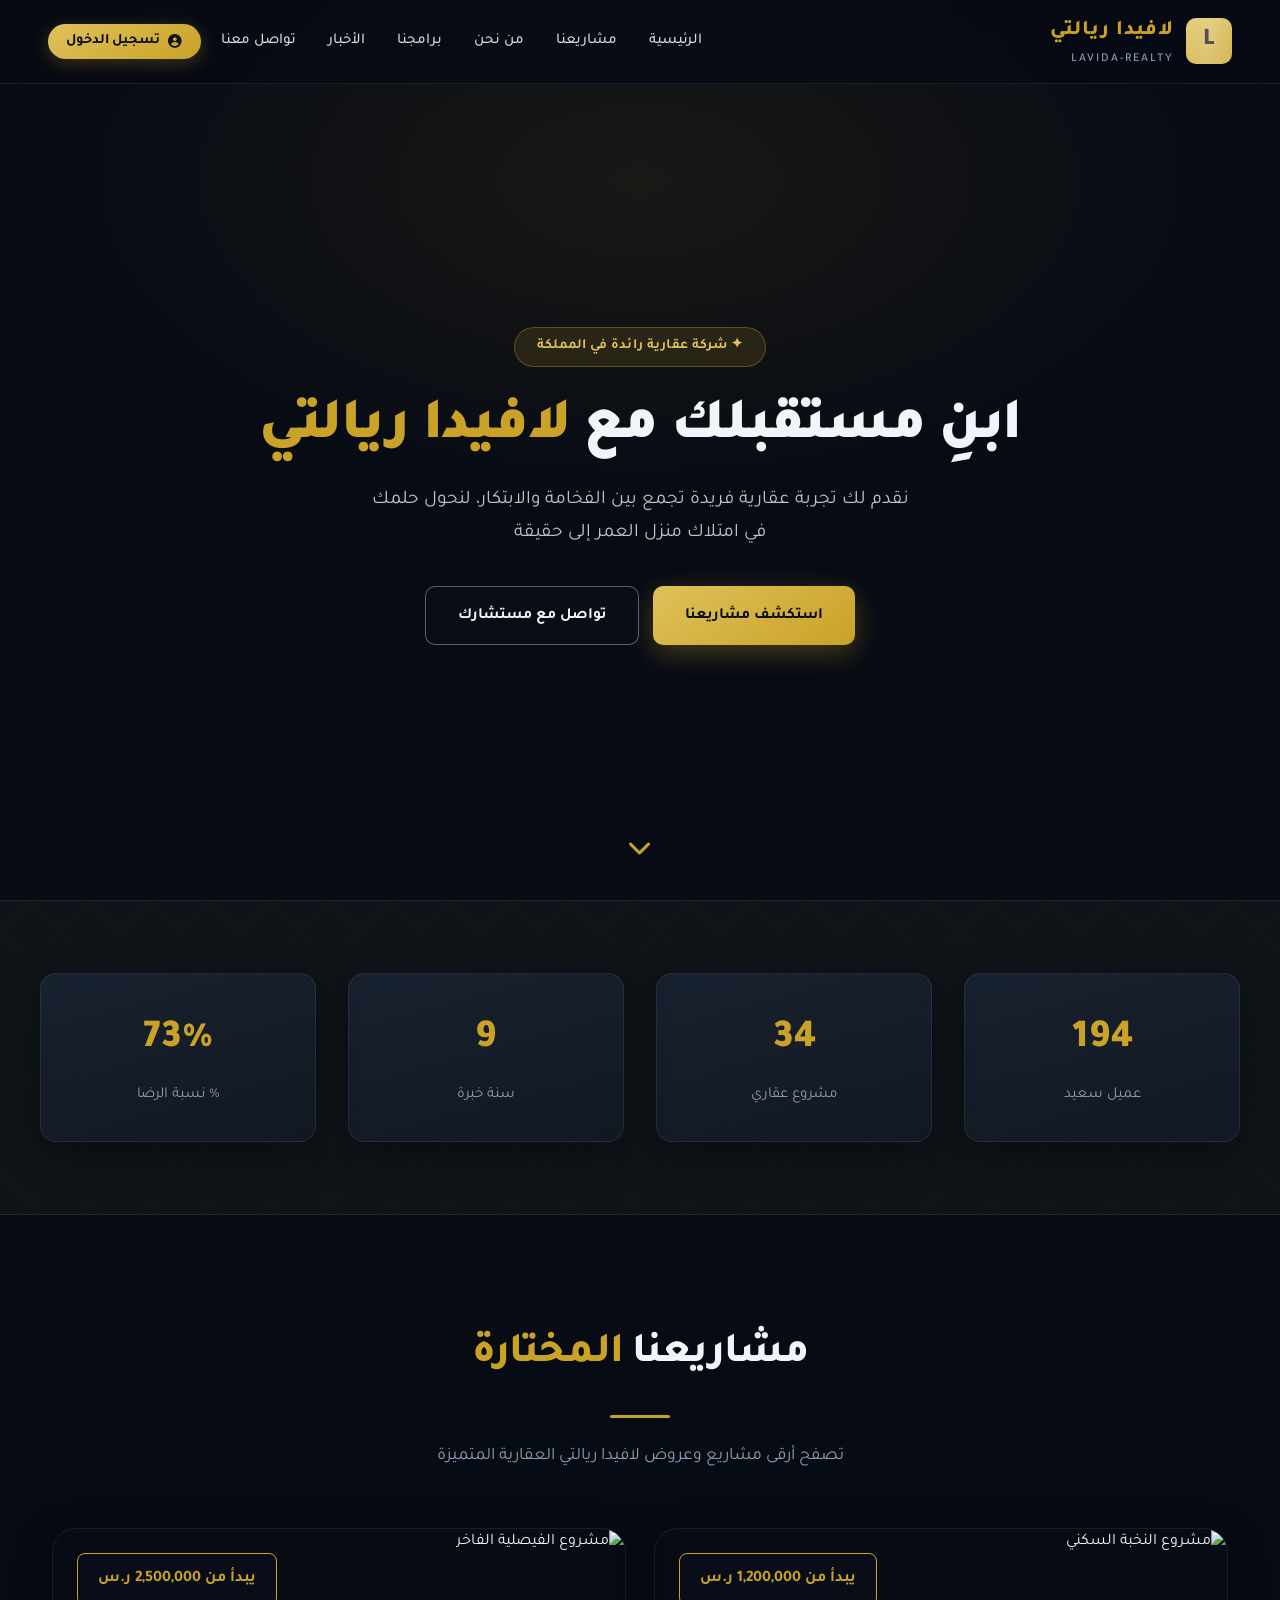
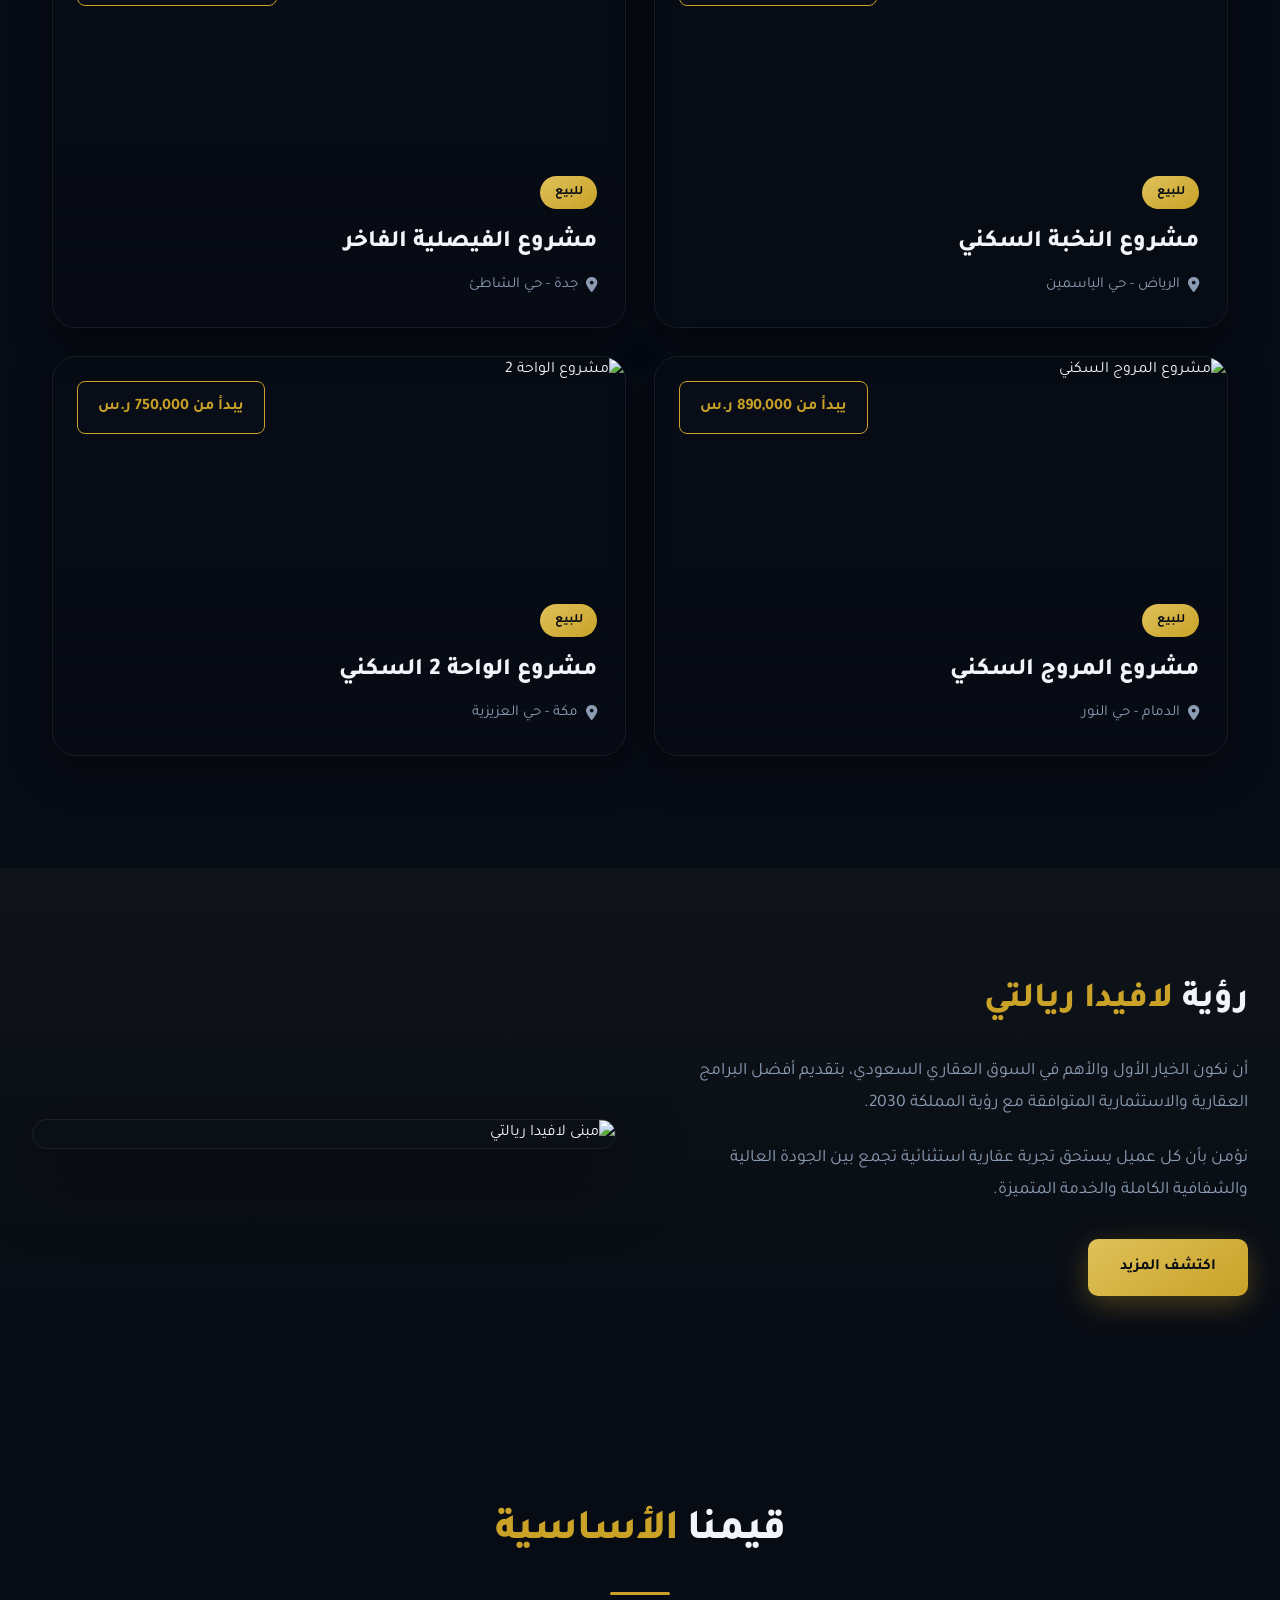
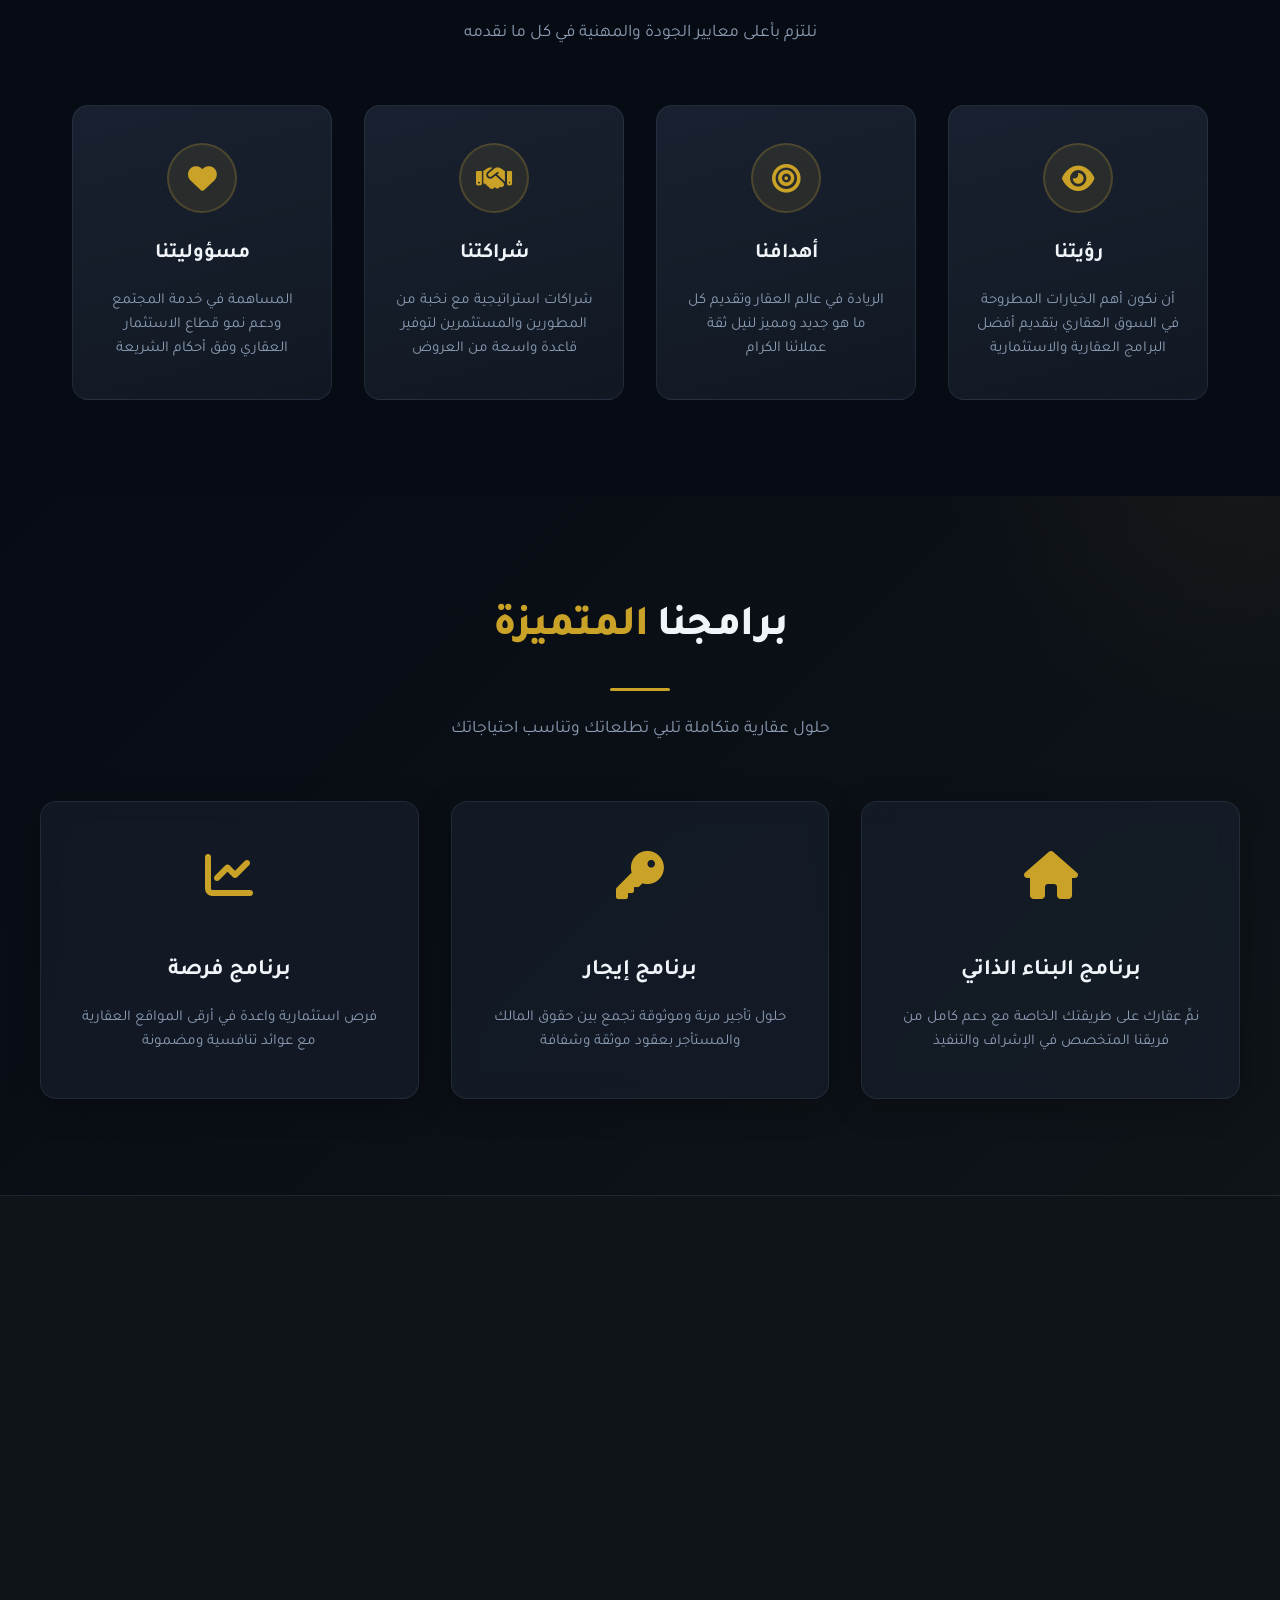
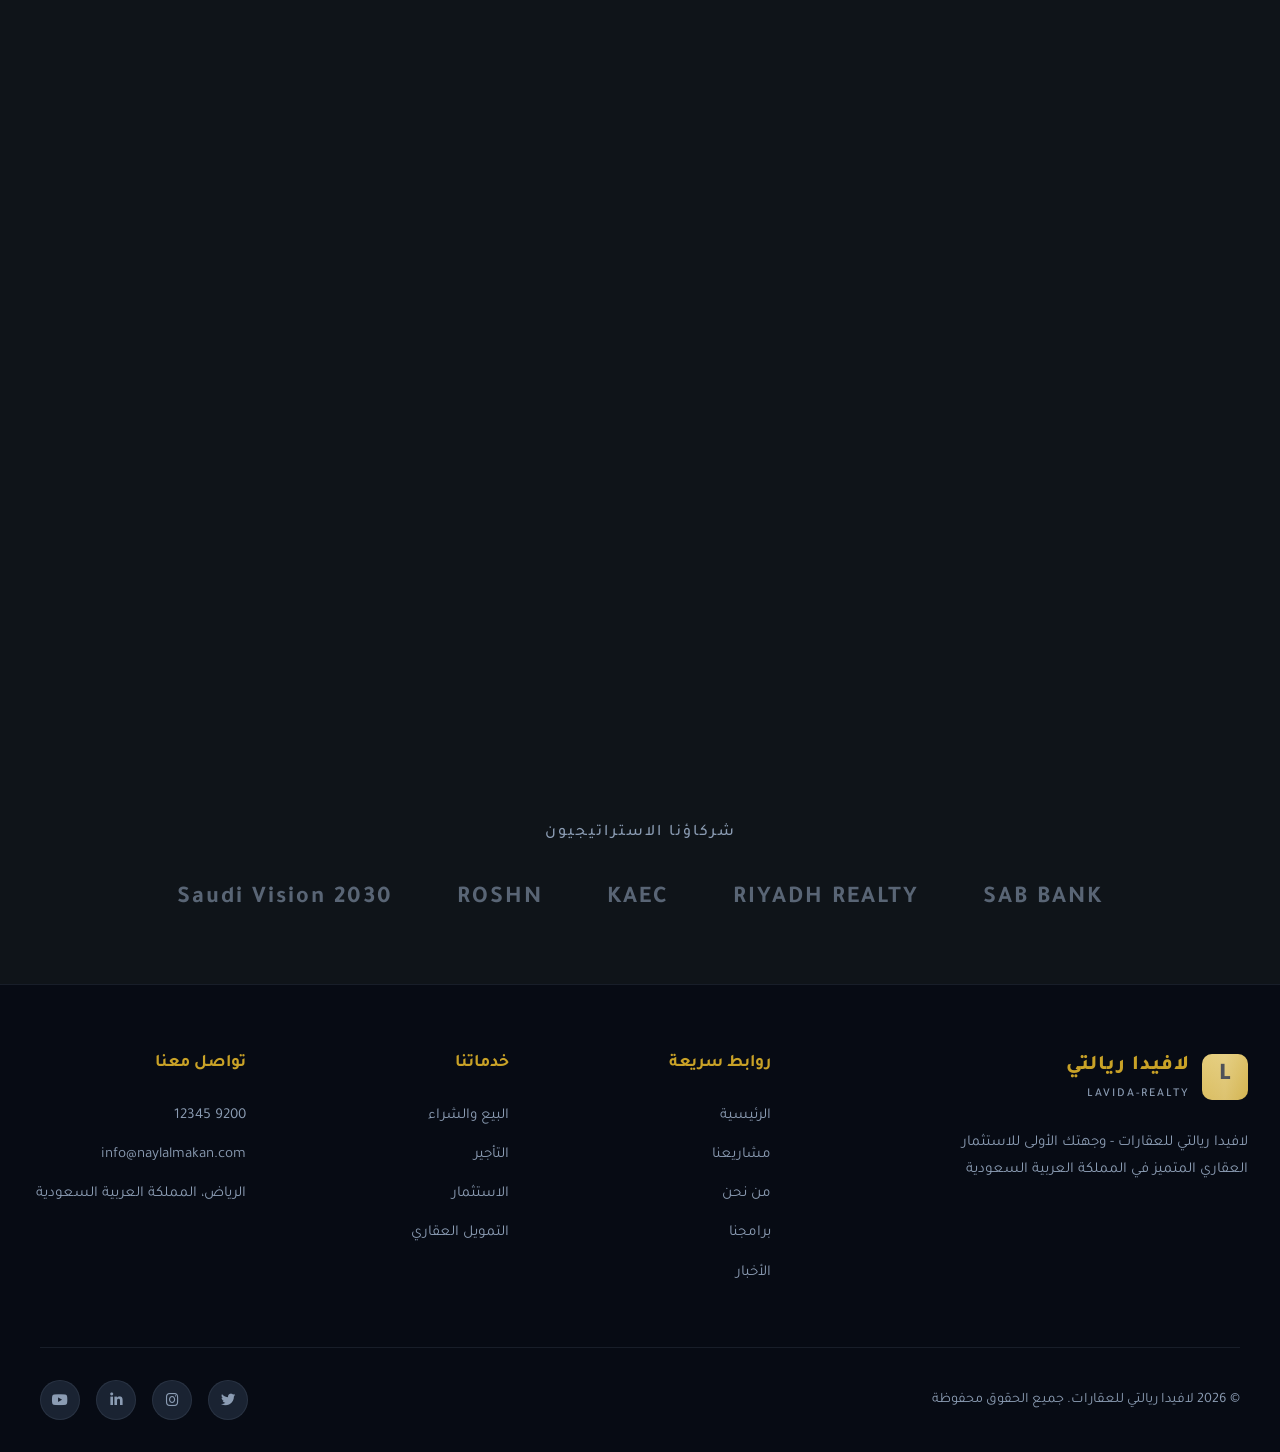
==== index.html @ 4a84f194 "Remove homepage.html file from the La Vida Realty project, cleaning up unused code and assets." ====
﻿<!DOCTYPE html>
<html lang="ar" dir="rtl">
<head>
    <meta charset="UTF-8">
    <meta name="viewport" content="width=device-width, initial-scale=1.0">
    <title>لافيدا ريالتي | lavida-realty - Real Estate</title>
    <link href="https://fonts.googleapis.com/css2?family=Tajawal:wght@300;400;500;700;800;900&display=swap" rel="stylesheet">
    <link rel="stylesheet" href="https://cdnjs.cloudflare.com/ajax/libs/font-awesome/6.4.0/css/all.min.css">
    <link rel="stylesheet" href="css/main.css">
</head>
<body>

    <!-- Navigation -->
    <nav class="navbar" aria-label="التنقل الرئيسي">
        <div class="nav-container">
            <a href="#home" class="logo">
                <div class="logo-icon">L</div>
                <div class="logo-text">
                    <span class="logo-text-ar">لافيدا ريالتي</span>
                    <span class="logo-text-en">lavida-realty</span>
                </div>
            </a>

            <div class="nav-right">
                <ul class="nav-links">
                    <li><a href="#home">الرئيسية</a></li>
                    <li><a href="projects.html">مشاريعنا</a></li>
                    <li><a href="#about">من نحن</a></li>
                    <li><a href="programs.html">برامجنا</a></li>
                    <li><a href="news.html">الأخبار</a></li>
                    <li><a href="about-us.html">تواصل معنا</a></li>
                </ul>
                <button type="button" class="btn-login" aria-label="تسجيل الدخول">
                    <i class="fas fa-circle-user" aria-hidden="true"></i>
                    تسجيل الدخول
                </button>
                <button type="button" class="mobile-menu-btn" onclick="toggleMenu()" aria-label="فتح القائمة">
                    <i class="fas fa-bars" aria-hidden="true"></i>
                </button>
            </div>
        </div>
    </nav>

    <!-- Mobile Menu -->
    <div class="overlay" onclick="toggleMenu()"></div>
    <div class="mobile-menu" id="mobileMenu">
        <button class="mobile-menu-close" onclick="toggleMenu()">
            <i class="fas fa-times"></i>
        </button>
        <ul class="mobile-menu-links">
            <li><a href="#home" onclick="toggleMenu()">الرئيسية</a></li>
            <li><a href="projects.html" onclick="toggleMenu()">مشاريعنا</a></li>
            <li><a href="#about" onclick="toggleMenu()">من نحن</a></li>
            <li><a href="programs.html" onclick="toggleMenu()">برامجنا</a></li>
            <li><a href="news.html" onclick="toggleMenu()">الأخبار</a></li>
            <li><a href="about-us.html" onclick="toggleMenu()">تواصل معنا</a></li>
        </ul>
    </div>

    <!-- Hero Section -->
    <section class="hero" id="home">
        <div class="hero-bg"></div>
        <div class="hero-overlay"></div>
        <div class="hero-content">
            <div class="hero-badge">✦ شركة عقارية رائدة في المملكة</div>
            <h1>ابنِ مستقبلك مع <span>لافيدا ريالتي</span></h1>
            <p>نقدم لك تجربة عقارية فريدة تجمع بين الفخامة والابتكار، لنحول حلمك في امتلاك منزل العمر إلى حقيقة</p>
            <div class="hero-buttons">
                <a href="projects.html" class="btn btn-primary">استكشف مشاريعنا</a>
                <a href="about-us.html" class="btn btn-outline">تواصل مع مستشارك</a>
            </div>
        </div>
        <div class="scroll-indicator">
            <i class="fas fa-chevron-down"></i>
        </div>
    </section>

    <!-- Stats -->
    <section class="stats">
        <div class="stats-grid">
            <div class="stat-item fade-in">
                <span class="stat-number" data-target="250">0</span>
                <span class="stat-label">عميل سعيد</span>
            </div>
            <div class="stat-item fade-in">
                <span class="stat-number" data-target="45">0</span>
                <span class="stat-label">مشروع عقاري</span>
            </div>
            <div class="stat-item fade-in">
                <span class="stat-number" data-target="12">0</span>
                <span class="stat-label">سنة خبرة</span>
            </div>
            <div class="stat-item fade-in">
                <span class="stat-number" data-target="98">0</span>
                <span class="stat-label">% نسبة الرضا</span>
            </div>
        </div>
    </section>

    <!-- Featured Projects -->
    <section class="projects" id="projects">
        <div class="section-header fade-in">
            <h2>مشاريعنا <span>المختارة</span></h2>
            <div class="section-line"></div>
            <p>تصفح أرقى مشاريع وعروض لافيدا ريالتي العقارية المتميزة</p>
        </div>
        
        <div class="projects-grid">
            <a href="projects.html#projectsGrid" class="project-card fade-in">
                <img src="https://thumbs.dreamstime.com/b/luxury-penthouse-terrace-overlooking-cityscape-night-modern-design-elegant-rooftop-terrace-luxury-penthouse-featuring-368340204.jpg" alt="مشروع النخبة السكني">
                <div class="project-price">يبدأ من 1,200,000 ر.س</div>
                <div class="project-overlay">
                    <span class="project-tag">للبيع</span>
                    <h3 class="project-title">مشروع النخبة السكني</h3>
                    <div class="project-location">
                        <i class="fas fa-map-marker-alt"></i>
                        الرياض - حي الياسمين
                    </div>
                </div>
            </a>
            
            <a href="projects.html#projectsGrid" class="project-card fade-in">
                <img src="https://cdn9.dissolve.com/p/D1007_4_333/D1007_4_333_1200.jpg" alt="مشروع الفيصلية الفاخر">
                <div class="project-price">يبدأ من 2,500,000 ر.س</div>
                <div class="project-overlay">
                    <span class="project-tag">للبيع</span>
                    <h3 class="project-title">مشروع الفيصلية الفاخر</h3>
                    <div class="project-location">
                        <i class="fas fa-map-marker-alt"></i>
                        جدة - حي الشاطئ
                    </div>
                </div>
            </a>
            
            <a href="projects.html#projectsGrid" class="project-card fade-in">
                <img src="https://thumbs.dreamstime.com/b/modern-apartment-living-room-overlooking-night-city-skyline-blue-tone-contemporary-interior-offers-stunning-views-391061718.jpg" alt="مشروع المروج السكني">
                <div class="project-price">يبدأ من 890,000 ر.س</div>
                <div class="project-overlay">
                    <span class="project-tag">للبيع</span>
                    <h3 class="project-title">مشروع المروج السكني</h3>
                    <div class="project-location">
                        <i class="fas fa-map-marker-alt"></i>
                        الدمام - حي النور
                    </div>
                </div>
            </a>
            
            <a href="projects.html#projectsGrid" class="project-card fade-in">
                <img src="https://www.shutterstock.com/image-photo/new-modern-block-flats-green-600nw-2667743883.jpg" alt="مشروع الواحة 2">
                <div class="project-price">يبدأ من 750,000 ر.س</div>
                <div class="project-overlay">
                    <span class="project-tag">للبيع</span>
                    <h3 class="project-title">مشروع الواحة 2 السكني</h3>
                    <div class="project-location">
                        <i class="fas fa-map-marker-alt"></i>
                        مكة - حي العزيزية
                    </div>
                </div>
            </a>
        </div>
    </section>

    <!-- Vision & About -->
    <section class="vision" id="about">
        <div class="vision-container">
            <div class="vision-grid">
                <div class="vision-content fade-in">
                    <h2>رؤية <span>لافيدا ريالتي</span></h2>
                    <p>أن نكون الخيار الأول والأهم في السوق العقاري السعودي، بتقديم أفضل البرامج العقارية والاستثمارية المتوافقة مع رؤية المملكة 2030.</p>
                    <p>نؤمن بأن كل عميل يستحق تجربة عقارية استثنائية تجمع بين الجودة العالية والشفافية الكاملة والخدمة المتميزة.</p>
                    <div style="margin-top: 2rem;">
                        <a href="#" class="btn btn-primary">اكتشف المزيد</a>
                    </div>
                </div>
                <div class="vision-image fade-in">
                    <img src="https://images.stockcake.com/public/7/7/2/772cd60d-1d32-4f02-a3e0-f0da8fcc6a55_large/modern-office-building-stockcake.jpg" alt="مبنى لافيدا ريالتي">
                </div>
            </div>
        </div>
    </section>

    <!-- Values -->
    <section class="values">
        <div class="section-header fade-in">
            <h2>قيمنا <span>الأساسية</span></h2>
            <div class="section-line"></div>
            <p>نلتزم بأعلى معايير الجودة والمهنية في كل ما نقدمه</p>
        </div>
        
        <div class="values-grid">
            <div class="value-card fade-in">
                <div class="value-icon">
                    <i class="fas fa-eye"></i>
                </div>
                <h3>رؤيتنا</h3>
                <p>أن نكون أهم الخيارات المطروحة في السوق العقاري بتقديم أفضل البرامج العقارية والاستثمارية</p>
            </div>
            
            <div class="value-card fade-in">
                <div class="value-icon">
                    <i class="fas fa-bullseye"></i>
                </div>
                <h3>أهدافنا</h3>
                <p>الريادة في عالم العقار وتقديم كل ما هو جديد ومميز لنيل ثقة عملائنا الكرام</p>
            </div>
            
            <div class="value-card fade-in">
                <div class="value-icon">
                    <i class="fas fa-handshake"></i>
                </div>
                <h3>شراكتنا</h3>
                <p>شراكات استراتيجية مع نخبة من المطورين والمستثمرين لتوفير قاعدة واسعة من العروض</p>
            </div>
            
            <div class="value-card fade-in">
                <div class="value-icon">
                    <i class="fas fa-heart"></i>
                </div>
                <h3>مسؤوليتنا</h3>
                <p>المساهمة في خدمة المجتمع ودعم نمو قطاع الاستثمار العقاري وفق أحكام الشريعة</p>
            </div>
        </div>
    </section>

    <!-- Programs -->
    <section class="programs" id="programs">
        <div class="programs-container">
            <div class="section-header fade-in">
                <h2>برامجنا <span>المتميزة</span></h2>
                <div class="section-line"></div>
                <p>حلول عقارية متكاملة تلبي تطلعاتك وتناسب احتياجاتك</p>
            </div>
            
            <div class="programs-grid">
                <div class="program-card fade-in">
                    <div class="program-icon">
                        <i class="fas fa-home"></i>
                    </div>
                    <h3>برنامج البناء الذاتي</h3>
                    <p>نمِّ عقارك على طريقتك الخاصة مع دعم كامل من فريقنا المتخصص في الإشراف والتنفيذ</p>
                </div>
                
                <div class="program-card fade-in">
                    <div class="program-icon">
                        <i class="fas fa-key"></i>
                    </div>
                    <h3>برنامج إيجار</h3>
                    <p>حلول تأجير مرنة وموثوقة تجمع بين حقوق المالك والمستأجر بعقود موثقة وشفافة</p>
                </div>
                
                <div class="program-card fade-in">
                    <div class="program-icon">
                        <i class="fas fa-chart-line"></i>
                    </div>
                    <h3>برنامج فرصة</h3>
                    <p>فرص استثمارية واعدة في أرقى المواقع العقارية مع عوائد تنافسية ومضمونة</p>
                </div>
            </div>
        </div>
    </section>

    <!--
      News (API-ready): inject when data arrives — no carousel library required.
      - Slides: append <article class="news-slide">…</article> as direct children of #newsCarouselViewport (order = feed order).
      - Feed list: replace #newsQuickFeed rows; keep <button type="button" data-news-index="n"> aligned with slide index.
      - Images: first slide loading="eager" fetchpriority="high"; rest loading="lazy" decoding="async"; keep width/height + sizes to limit CLS.
      - Dots: update #newsCarouselDots buttons to match slide count, or remove the dots block.
      - After DOM update: window.initNewsCarousel() to sync controls (listeners are bound once).
    -->
    <section class="news-section" id="news" aria-labelledby="news-heading">
        <div class="news-container">
            <div class="section-header fade-in">
                <h2 id="news-heading">أخبار <span>لافيدا ريالتي</span></h2>
                <div class="section-line"></div>
                <p>مختارات سريعة وعروض مصورة — جاهزة للربط مع واجهة الأخبار لاحقاً دون إعادة تصميم الصفحة</p>
            </div>

            <div class="news-layout">
                <div class="news-carousel-block">
                    <div class="news-carousel-top">
                        <h3>أبرز الأخبار</h3>
                        <div class="news-carousel-controls">
                            <button type="button" class="news-carousel-btn" id="newsCarouselPrev" aria-controls="newsCarouselViewport" aria-label="الشريحة السابقة">
                                <i class="fas fa-chevron-right" aria-hidden="true"></i>
                            </button>
                            <button type="button" class="news-carousel-btn" id="newsCarouselNext" aria-controls="newsCarouselViewport" aria-label="الشريحة التالية">
                                <i class="fas fa-chevron-left" aria-hidden="true"></i>
                            </button>
                        </div>
                    </div>

                    <div class="news-carousel-viewport" id="newsCarouselViewport" tabindex="0" role="region" aria-roledescription="عرض شرائح" aria-label="أبرز الأخبار — مرّر أفقياً أو استخدم الأزرار">
                        <article class="news-slide" data-news-index="0">
                            <div class="news-slide-media">
                                <img
                                    src="https://images.unsplash.com/photo-1600585154340-be6161a56a0c?auto=format&fit=crop&w=1400&q=80"
                                    alt="واجهة فيلا عصرية مع حديقة"
                                    width="1400"
                                    height="788"
                                    loading="eager"
                                    fetchpriority="high"
                                    decoding="async"
                                    sizes="(max-width: 1024px) 100vw, 900px">
                            </div>
                            <div class="news-slide-body">
                                <div class="news-slide-meta">
                                    <span class="news-slide-badge">عروض</span>
                                    <time datetime="2026-04-10">10 أبريل 2026</time>
                                </div>
                                <h4 class="news-slide-title">إطلاق حزمة تمويلية جديدة لعملاء لافيدا ريالتي</h4>
                                <p class="news-slide-excerpt">تسهيلات مرنة وخيارات سداد تناسب مختلف الشرائح، بإشراف فريق الاستشارات لدينا.</p>
                                <a class="news-slide-link" href="#">اكمل القراءة <i class="fas fa-arrow-left" aria-hidden="true"></i></a>
                            </div>
                        </article>

                        <article class="news-slide" data-news-index="1">
                            <div class="news-slide-media">
                                <img
                                    src="https://images.unsplash.com/photo-1600607687939-ce8a6c25118c?auto=format&fit=crop&w=1400&q=80"
                                    alt="غرفة معيشة بإطلالة زجاجية ليلية"
                                    width="1400"
                                    height="788"
                                    loading="lazy"
                                    decoding="async"
                                    sizes="(max-width: 1024px) 100vw, 900px">
                            </div>
                            <div class="news-slide-body">
                                <div class="news-slide-meta">
                                    <span class="news-slide-badge">مشاريع</span>
                                    <time datetime="2026-04-02">2 أبريل 2026</time>
                                </div>
                                <h4 class="news-slide-title">مشروع جديد في موقع استراتيجي بجدة</h4>
                                <p class="news-slide-excerpt">واجهات معاصرة، مساحات خضراء، وتجربة سكنية متوازنة للعائلات.</p>
                                <a class="news-slide-link" href="#">اكمل القراءة <i class="fas fa-arrow-left" aria-hidden="true"></i></a>
                            </div>
                        </article>

                        <article class="news-slide" data-news-index="2">
                            <div class="news-slide-media">
                                <img
                                    src="https://images.unsplash.com/photo-1600566753190-17f0baa2a6c3?auto=format&fit=crop&w=1400&q=80"
                                    alt="مبنى سكني حديث بإضاءة خارجية"
                                    width="1400"
                                    height="788"
                                    loading="lazy"
                                    decoding="async"
                                    sizes="(max-width: 1024px) 100vw, 900px">
                            </div>
                            <div class="news-slide-body">
                                <div class="news-slide-meta">
                                    <span class="news-slide-badge">شراكات</span>
                                    <time datetime="2026-03-22">22 مارس 2026</time>
                                </div>
                                <h4 class="news-slide-title">شراكة استراتيجية لتعزيز حلول التمويل العقاري</h4>
                                <p class="news-slide-excerpt">خطوة تهدف إلى تسريع إجراءات التمويل ورفع جودة التجربة للعملاء.</p>
                                <a class="news-slide-link" href="#">اكمل القراءة <i class="fas fa-arrow-left" aria-hidden="true"></i></a>
                            </div>
                        </article>

                        <article class="news-slide" data-news-index="3">
                            <div class="news-slide-media">
                                <img
                                    src="https://images.unsplash.com/photo-1600047509807-ba8f99d2cdde?auto=format&fit=crop&w=1400&q=80"
                                    alt="مجمع سكني فاخر مع مسبح"
                                    width="1400"
                                    height="788"
                                    loading="lazy"
                                    decoding="async"
                                    sizes="(max-width: 1024px) 100vw, 900px">
                            </div>
                            <div class="news-slide-body">
                                <div class="news-slide-meta">
                                    <span class="news-slide-badge">فعاليات</span>
                                    <time datetime="2026-03-08">8 مارس 2026</time>
                                </div>
                                <h4 class="news-slide-title">فعالية تعريفية لعملائنا في الرياض</h4>
                                <p class="news-slide-excerpt">جولة تعريفية، استشارات فورية، وفرص لقاء مستشاريكم المباشرين.</p>
                                <a class="news-slide-link" href="#">اكمل القراءة <i class="fas fa-arrow-left" aria-hidden="true"></i></a>
                            </div>
                        </article>
                    </div>

                    <div class="news-dots" id="newsCarouselDots" role="tablist" aria-label="مؤشر الشرائح">
                        <button type="button" class="news-dot" data-index="0" role="tab" aria-selected="true" aria-label="الشريحة 1"></button>
                        <button type="button" class="news-dot" data-index="1" role="tab" aria-selected="false" aria-label="الشريحة 2"></button>
                        <button type="button" class="news-dot" data-index="2" role="tab" aria-selected="false" aria-label="الشريحة 3"></button>
                        <button type="button" class="news-dot" data-index="3" role="tab" aria-selected="false" aria-label="الشريحة 4"></button>
                    </div>
                </div>

                <aside class="news-feed-panel" aria-label="آخر الأخبار">
                    <div class="news-feed-head">
                        <h3>آخر الأخبار</h3>
                        <span>مختارات سريعة</span>
                    </div>
                    <ul class="news-feed-list" id="newsQuickFeed">
                        <li class="news-feed-item">
                            <button type="button" data-news-index="0">
                                <div class="news-feed-date">10 أبريل 2026</div>
                                <div class="news-feed-title">إطلاق حزمة تمويلية جديدة لعملاء لافيدا ريالتي</div>
                            </button>
                        </li>
                        <li class="news-feed-item">
                            <button type="button" data-news-index="1">
                                <div class="news-feed-date">2 أبريل 2026</div>
                                <div class="news-feed-title">مشروع جديد في موقع استراتيجي بجدة</div>
                            </button>
                        </li>
                        <li class="news-feed-item">
                            <button type="button" data-news-index="2">
                                <div class="news-feed-date">22 مارس 2026</div>
                                <div class="news-feed-title">شراكة استراتيجية لتعزيز حلول التمويل العقاري</div>
                            </button>
                        </li>
                        <li class="news-feed-item">
                            <button type="button" data-news-index="3">
                                <div class="news-feed-date">8 مارس 2026</div>
                                <div class="news-feed-title">فعالية تعريفية لعملائنا في الرياض</div>
                            </button>
                        </li>
                    </ul>
                    <div class="news-feed-footer">
                        <a class="news-feed-all" href="news.html">جميع الأخبار <i class="fas fa-arrow-left" aria-hidden="true"></i></a>
                    </div>
                </aside>
            </div>
        </div>
    </section>

    <!-- Partners -->
    <section class="partners">
        <div class="partners-container">
            <h3 style="color: var(--text-muted); font-weight: 500; font-size: 1rem; letter-spacing: 2px;">شركاؤنا الاستراتيجيون</h3>
            <div class="partners-logos">
                <div class="partner-logo">SAB BANK</div>
                <div class="partner-logo">RIYADH REALTY</div>
                <div class="partner-logo">KAEC</div>
                <div class="partner-logo">ROSHN</div>
                <div class="partner-logo">Saudi Vision 2030</div>
            </div>
        </div>
    </section>

    <!-- Footer -->
    <footer class="footer" id="contact">
        <div class="footer-container">
            <div class="footer-brand">
                <a href="homepage.html#home" class="logo">
                    <div class="logo-icon">L</div>
                    <div class="logo-text">
                        <span class="logo-text-ar">لافيدا ريالتي</span>
                        <span class="logo-text-en">lavida-realty</span>
                    </div>
                </a>
                <p>لافيدا ريالتي للعقارات - وجهتك الأولى للاستثمار العقاري المتميز في المملكة العربية السعودية</p>
            </div>
            
            <div class="footer-links">
                <h4>روابط سريعة</h4>
                <ul>
                    <li><a href="#home">الرئيسية</a></li>
                    <li><a href="projects.html">مشاريعنا</a></li>
                    <li><a href="#about">من نحن</a></li>
                    <li><a href="programs.html">برامجنا</a></li>
                    <li><a href="news.html">الأخبار</a></li>
                </ul>
            </div>
            
            <div class="footer-links">
                <h4>خدماتنا</h4>
                <ul>
                    <li><a href="#">البيع والشراء</a></li>
                    <li><a href="#">التأجير</a></li>
                    <li><a href="#">الاستثمار</a></li>
                    <li><a href="#">التمويل العقاري</a></li>
                </ul>
            </div>
            
            <div class="footer-links">
                <h4>تواصل معنا</h4>
                <ul>
                    <li><a href="tel:920012345">9200 12345</a></li>
                    <li><a href="mailto:info@naylalmakan.com">info@naylalmakan.com</a></li>
                    <li><a href="#">الرياض، المملكة العربية السعودية</a></li>
                </ul>
            </div>
        </div>
        
        <div class="footer-bottom">
            <p>© 2026 لافيدا ريالتي للعقارات. جميع الحقوق محفوظة</p>
            <div class="social-links">
                <a href="#"><i class="fab fa-twitter"></i></a>
                <a href="#"><i class="fab fa-instagram"></i></a>
                <a href="#"><i class="fab fa-linkedin-in"></i></a>
                <a href="#"><i class="fab fa-youtube"></i></a>
            </div>
        </div>
    </footer>

    <script>
        // Mobile Menu Toggle
        function toggleMenu() {
            document.getElementById('mobileMenu').classList.toggle('active');
            document.querySelector('.overlay').classList.toggle('active');
            document.body.style.overflow = document.getElementById('mobileMenu').classList.contains('active') ? 'hidden' : '';
        }

        // Smooth Scroll
        document.querySelectorAll('a[href^="#"]').forEach(anchor => {
            anchor.addEventListener('click', function (e) {
                e.preventDefault();
                const target = document.querySelector(this.getAttribute('href'));
                if (target) {
                    target.scrollIntoView({ behavior: 'smooth', block: 'start' });
                }
            });
        });

        // Navbar Background on Scroll
        window.addEventListener('scroll', () => {
            const navbar = document.querySelector('.navbar');
            if (window.scrollY > 50) {
                navbar.style.background = 'rgba(7, 11, 20, 0.92)';
                navbar.style.boxShadow = '0 8px 32px rgba(0,0,0,0.35)';
            } else {
                navbar.style.background = 'rgba(7, 11, 20, 0.72)';
                navbar.style.boxShadow = 'none';
            }
        });

        // Fade In Animation on Scroll
        const observerOptions = {
            threshold: 0.1,
            rootMargin: '0px 0px -50px 0px'
        };

        const observer = new IntersectionObserver((entries) => {
            entries.forEach(entry => {
                if (entry.isIntersecting) {
                    entry.target.classList.add('visible');
                    
                    // Animate numbers if stat item
                    const statNumber = entry.target.querySelector('.stat-number');
                    if (statNumber) {
                        animateNumber(statNumber);
                    }
                }
            });
        }, observerOptions);

        document.querySelectorAll('.fade-in').forEach(el => observer.observe(el));

        // Number Counter Animation
        function animateNumber(element) {
            const target = parseInt(element.getAttribute('data-target'));
            const duration = 2000;
            const step = target / (duration / 16);
            let current = 0;
            
            const timer = setInterval(() => {
                current += step;
                if (current >= target) {
                    element.textContent = target + (target === 98 ? '%' : '+');
                    clearInterval(timer);
                } else {
                    element.textContent = Math.floor(current) + (target === 98 ? '%' : '');
                }
            }, 16);
        }

        // Parallax Effect for Hero
        window.addEventListener('scroll', () => {
            const scrolled = window.pageYOffset;
            const heroBg = document.querySelector('.hero-bg');
            if (heroBg) {
                heroBg.style.transform = `scale(1.1) translateY(${scrolled * 0.5}px)`;
            }
        });

        // News carousel: native scroll-snap + lightweight JS. Safe to call again after API HTML inject (rebinds once per element via data flag).
        function initNewsCarousel() {
            const viewport = document.getElementById('newsCarouselViewport');
            const btnPrev = document.getElementById('newsCarouselPrev');
            const btnNext = document.getElementById('newsCarouselNext');
            const dotsRoot = document.getElementById('newsCarouselDots');
            const feed = document.getElementById('newsQuickFeed');
            if (!viewport || !btnPrev || !btnNext) {
                return;
            }

            const getSlides = () => Array.from(viewport.querySelectorAll('.news-slide'));

            function slideSpan() {
                return Math.max(1, viewport.clientWidth);
            }

            function maxScrollLeft() {
                return Math.max(0, viewport.scrollWidth - viewport.clientWidth);
            }

            let scrollRaf = 0;
            function syncChrome() {
                const x = viewport.scrollLeft;
                const span = slideSpan();
                const total = getSlides().length;
                const approx = total === 0 ? 0 : Math.min(
                    total - 1,
                    Math.max(0, Math.round(x / span))
                );

                btnPrev.disabled = x <= 1;
                btnNext.disabled = x >= maxScrollLeft() - 1;

                if (dotsRoot) {
                    dotsRoot.querySelectorAll('.news-dot').forEach((dot, i) => {
                        const on = i === approx;
                        dot.setAttribute('aria-selected', on ? 'true' : 'false');
                        dot.tabIndex = on ? 0 : -1;
                    });
                }
            }

            function onScroll() {
                if (scrollRaf) {
                    return;
                }
                scrollRaf = requestAnimationFrame(() => {
                    syncChrome();
                    scrollRaf = 0;
                });
            }

            function goToIndex(index) {
                const slides = getSlides();
                if (slides.length === 0) {
                    return;
                }
                const i = Math.max(0, Math.min(slides.length - 1, index));
                viewport.scrollTo({ left: i * slideSpan(), behavior: 'smooth' });
            }

            if (!viewport.dataset.carouselBound) {
                viewport.dataset.carouselBound = '1';
                btnPrev.addEventListener('click', () => {
                    viewport.scrollBy({ left: -slideSpan(), behavior: 'smooth' });
                });
                btnNext.addEventListener('click', () => {
                    viewport.scrollBy({ left: slideSpan(), behavior: 'smooth' });
                });
                viewport.addEventListener('scroll', onScroll, { passive: true });
            }

            if (dotsRoot && !dotsRoot.dataset.dotsBound) {
                dotsRoot.dataset.dotsBound = '1';
                dotsRoot.addEventListener('click', (e) => {
                    const t = e.target;
                    if (!(t instanceof HTMLElement) || !t.classList.contains('news-dot')) {
                        return;
                    }
                    const idx = Number.parseInt(t.getAttribute('data-index') ?? '', 10);
                    if (!Number.isNaN(idx)) {
                        goToIndex(idx);
                    }
                });
            }

            if (feed && !feed.dataset.feedBound) {
                feed.dataset.feedBound = '1';
                feed.addEventListener('click', (e) => {
                    const btn = e.target instanceof Element ? e.target.closest('button[data-news-index]') : null;
                    if (!btn) {
                        return;
                    }
                    const idx = Number.parseInt(btn.getAttribute('data-news-index') ?? '', 10);
                    if (!Number.isNaN(idx)) {
                        goToIndex(idx);
                    }
                });
            }

            let resizeRaf = 0;
            if (!window.__newsResizeBound) {
                window.__newsResizeBound = true;
                window.addEventListener('resize', () => {
                    if (resizeRaf) {
                        return;
                    }
                    resizeRaf = requestAnimationFrame(() => {
                        syncChrome();
                        resizeRaf = 0;
                    });
                });
            }

            syncChrome();
        }

        window.initNewsCarousel = initNewsCarousel;
        initNewsCarousel();
    </script>
</body>
</html>
---- css/main.css ----
:root {
            --primary-dark: #070b14;
            --secondary-dark: #0f1419;
            --surface: #141b26;
            --surface-elevated: #1a2332;
            --accent-gold: #c9a227;
            --accent-gold-hover: #dfc15a;
            --accent-gold-muted: rgba(201, 162, 39, 0.14);
            --text-light: #f1f5f9;
            --text-muted: #8b9cb3;
            --card-bg: #1a2332;
            --border-color: rgba(148, 163, 184, 0.12);
            --radius-sm: 10px;
            --radius-md: 16px;
            --radius-lg: 24px;
            --shadow-soft: 0 24px 80px rgba(0, 0, 0, 0.45);
            --shadow-card: 0 12px 40px rgba(0, 0, 0, 0.35);
            --nav-height: 4.5rem;
        }

        * {
            margin: 0;
            padding: 0;
            box-sizing: border-box;
        }

        body {
            font-family: 'Tajawal', sans-serif;
            background-color: var(--primary-dark);
            color: var(--text-light);
            overflow-x: hidden;
            line-height: 1.7;
            -webkit-font-smoothing: antialiased;
            text-rendering: optimizeLegibility;
        }

        @media (prefers-reduced-motion: reduce) {
            *,
            *::before,
            *::after {
                animation-duration: 0.01ms !important;
                animation-iteration-count: 1 !important;
                transition-duration: 0.01ms !important;
            }
        }

        /* Scrollbar */
        ::-webkit-scrollbar {
            width: 8px;
        }
        ::-webkit-scrollbar-track {
            background: var(--primary-dark);
        }
        ::-webkit-scrollbar-thumb {
            background: var(--accent-gold);
            border-radius: 4px;
        }

        /* Navigation */
        .navbar {
            position: fixed;
            top: 0;
            width: 100%;
            z-index: 1000;
            min-height: var(--nav-height);
            background: rgba(7, 11, 20, 0.72);
            backdrop-filter: blur(16px) saturate(1.2);
            -webkit-backdrop-filter: blur(16px) saturate(1.2);
            border-bottom: 1px solid var(--border-color);
            transition: background 0.35s ease, box-shadow 0.35s ease;
        }

        .nav-container {
            max-width: 1240px;
            margin: 0 auto;
            padding: 0.85rem 1.75rem;
            display: flex;
            justify-content: space-between;
            align-items: center;
            gap: 1.5rem;
        }

        .nav-right {
            display: flex;
            align-items: center;
            gap: 1.25rem;
        }

        .logo {
            display: flex;
            align-items: center;
            gap: 12px;
            text-decoration: none;
        }

        .logo-icon {
            width: 46px;
            height: 46px;
            background: linear-gradient(145deg, var(--accent-gold-hover), var(--accent-gold));
            border-radius: var(--radius-sm);
            display: flex;
            align-items: center;
            justify-content: center;
            font-weight: 900;
            font-size: 1.5rem;
            color: var(--primary-dark);
            position: relative;
            overflow: hidden;
        }

        .logo-icon::after {
            content: '';
            position: absolute;
            top: -50%;
            left: -50%;
            width: 200%;
            height: 200%;
            background: linear-gradient(45deg, transparent, rgba(255,255,255,0.3), transparent);
            transform: rotate(45deg);
            animation: shimmer 3s infinite;
        }

        @keyframes shimmer {
            0% { transform: translateX(-100%) translateY(-100%) rotate(45deg); }
            100% { transform: translateX(100%) translateY(100%) rotate(45deg); }
        }

        .logo-text {
            display: flex;
            flex-direction: column;
        }

        .logo-text-ar {
            font-size: 1.3rem;
            font-weight: 800;
            color: var(--accent-gold);
            letter-spacing: 1px;
        }

        .logo-text-en {
            font-size: 0.75rem;
            font-weight: 500;
            color: var(--text-muted);
            letter-spacing: 2px;
            text-transform: uppercase;
        }

        .nav-links {
            display: flex;
            gap: 2rem;
            list-style: none;
            align-items: center;
        }

        .nav-links a {
            color: rgba(241, 245, 249, 0.88);
            text-decoration: none;
            font-weight: 500;
            font-size: 0.9375rem;
            position: relative;
            transition: color 0.25s ease;
        }

        .nav-links a:focus-visible {
            outline: 2px solid var(--accent-gold);
            outline-offset: 6px;
            border-radius: 4px;
        }

        .nav-links a::after {
            content: '';
            position: absolute;
            bottom: -5px;
            right: 0;
            width: 0;
            height: 2px;
            background: var(--accent-gold);
            transition: width 0.3s;
        }

        .nav-links a:hover {
            color: var(--accent-gold-hover);
        }

        .nav-links a:hover::after {
            width: 100%;
        }

        /* Static login — visual only, no action */
        .btn-login {
            display: inline-flex;
            align-items: center;
            justify-content: center;
            gap: 0.5rem;
            padding: 0.55rem 1.15rem;
            font-family: 'Tajawal', sans-serif;
            font-size: 0.9rem;
            font-weight: 700;
            color: var(--primary-dark);
            background: linear-gradient(145deg, var(--accent-gold-hover), var(--accent-gold));
            border: none;
            border-radius: 999px;
            box-shadow: 0 4px 18px rgba(201, 162, 39, 0.28);
            cursor: default;
            white-space: nowrap;
        }

        .btn-login i {
            font-size: 0.85rem;
            opacity: 0.95;
        }

        .mobile-menu-btn {
            display: none;
            background: none;
            border: none;
            color: var(--accent-gold);
            font-size: 1.5rem;
            cursor: pointer;
            padding: 0.35rem;
            border-radius: var(--radius-sm);
        }

        .mobile-menu-btn:focus-visible {
            outline: 2px solid var(--accent-gold);
            outline-offset: 4px;
        }

        /* Hero Section */
        .hero {
            min-height: 100vh;
            min-height: 100dvh;
            position: relative;
            display: flex;
            align-items: center;
            justify-content: center;
            overflow: hidden;
            padding-top: var(--nav-height);
        }

        .hero-bg {
            position: absolute;
            top: 0;
            left: 0;
            width: 100%;
            height: 100%;
            background: url('https://thumbs.dreamstime.com/b/luxury-penthouse-terrace-panoramic-cityscape-view-night-modern-balcony-featuring-cozy-fire-pits-city-skyline-369179495.jpg') center/cover;
            filter: brightness(0.42) saturate(1.05);
            transform: scale(1.1);
            animation: heroZoom 20s infinite alternate;
        }

        @keyframes heroZoom {
            0% { transform: scale(1); }
            100% { transform: scale(1.1); }
        }

        .hero-overlay {
            position: absolute;
            top: 0;
            left: 0;
            width: 100%;
            height: 100%;
            background:
                radial-gradient(ellipse 85% 65% at 50% 20%, rgba(201, 162, 39, 0.09), transparent 55%),
                linear-gradient(to bottom, rgba(7, 11, 20, 0.2) 0%, rgba(7, 11, 20, 0.75) 45%, rgba(7, 11, 20, 0.96) 100%);
        }

        .hero-content {
            position: relative;
            z-index: 2;
            text-align: center;
            padding: 0 1.5rem;
            max-width: 920px;
            animation: fadeInUp 1s ease;
        }

        @keyframes fadeInUp {
            from {
                opacity: 0;
                transform: translateY(30px);
            }
            to {
                opacity: 1;
                transform: translateY(0);
            }
        }

        .hero-badge {
            display: inline-flex;
            align-items: center;
            gap: 0.5rem;
            padding: 0.45rem 1.35rem;
            background: var(--accent-gold-muted);
            border: 1px solid rgba(201, 162, 39, 0.35);
            border-radius: 999px;
            color: var(--accent-gold-hover);
            font-size: 0.875rem;
            font-weight: 600;
            margin-bottom: 1.75rem;
            backdrop-filter: blur(12px);
            letter-spacing: 0.02em;
        }

        .hero h1 {
            font-size: clamp(2rem, 5vw, 3.65rem);
            font-weight: 900;
            margin-bottom: 1.35rem;
            line-height: 1.18;
            letter-spacing: -0.02em;
        }

        .hero h1 span {
            color: var(--accent-gold);
            position: relative;
        }

        .hero p {
            font-size: clamp(1rem, 2vw, 1.2rem);
            color: rgba(203, 213, 225, 0.92);
            margin-bottom: 2.25rem;
            max-width: 34rem;
            margin-left: auto;
            margin-right: auto;
        }

        .hero-buttons {
            display: flex;
            gap: 0.85rem;
            justify-content: center;
            flex-wrap: wrap;
        }

        .btn {
            padding: 0.95rem 2rem;
            border-radius: var(--radius-sm);
            font-family: 'Tajawal', sans-serif;
            font-weight: 700;
            font-size: 0.98rem;
            cursor: pointer;
            transition: transform 0.25s ease, box-shadow 0.25s ease, background 0.25s ease, color 0.25s ease, border-color 0.25s ease;
            text-decoration: none;
            display: inline-flex;
            align-items: center;
            justify-content: center;
            gap: 0.5rem;
            border: none;
        }

        .btn:focus-visible {
            outline: 2px solid var(--accent-gold-hover);
            outline-offset: 3px;
        }

        .btn-primary {
            background: linear-gradient(145deg, var(--accent-gold-hover), var(--accent-gold));
            color: var(--primary-dark);
            box-shadow: 0 8px 28px rgba(201, 162, 39, 0.32);
        }

        .btn-primary:hover {
            transform: translateY(-2px);
            box-shadow: 0 12px 36px rgba(201, 162, 39, 0.4);
        }

        .btn-outline {
            background: rgba(15, 20, 25, 0.35);
            color: var(--text-light);
            border: 1px solid rgba(241, 245, 249, 0.35);
            backdrop-filter: blur(8px);
        }

        .btn-outline:hover {
            background: rgba(241, 245, 249, 0.1);
            border-color: rgba(241, 245, 249, 0.55);
        }

        .scroll-indicator {
            position: absolute;
            bottom: 2rem;
            left: 50%;
            transform: translateX(-50%);
            animation: bounce 2s infinite;
        }

        @keyframes bounce {
            0%, 20%, 50%, 80%, 100% { transform: translateX(-50%) translateY(0); }
            40% { transform: translateX(-50%) translateY(-10px); }
            60% { transform: translateX(-50%) translateY(-5px); }
        }

        .scroll-indicator i {
            color: var(--accent-gold);
            font-size: 1.5rem;
        }

        /* Stats Section */
        .stats {
            padding: 4.5rem 2rem;
            background: var(--secondary-dark);
            position: relative;
            overflow: hidden;
            border-top: 1px solid var(--border-color);
            border-bottom: 1px solid var(--border-color);
        }

        .stats::before {
            content: '';
            position: absolute;
            top: 0;
            left: 0;
            width: 100%;
            height: 100%;
            background: url('data:image/svg+xml,<svg width="60" height="60" viewBox="0 0 60 60" xmlns="http://www.w3.org/2000/svg"><path d="M30 0L60 30L30 60L0 30Z" fill="none" stroke="rgba(212,175,55,0.03)" stroke-width="1"/></svg>');
            background-size: 60px 60px;
        }

        .stats-grid {
            max-width: 1200px;
            margin: 0 auto;
            display: grid;
            grid-template-columns: repeat(4, 1fr);
            gap: 2rem;
            position: relative;
            z-index: 1;
        }

        .stat-item {
            text-align: center;
            padding: 2rem 1.5rem;
            background: linear-gradient(165deg, rgba(26, 35, 50, 0.9), rgba(20, 27, 38, 0.65));
            border-radius: var(--radius-md);
            border: 1px solid var(--border-color);
            transition: transform 0.3s ease, border-color 0.3s ease, box-shadow 0.3s ease;
            box-shadow: var(--shadow-card);
        }

        .stat-item:hover {
            transform: translateY(-6px);
            border-color: rgba(201, 162, 39, 0.35);
            box-shadow: 0 16px 48px rgba(0, 0, 0, 0.4);
        }

        .stat-number {
            font-size: 2.5rem;
            font-weight: 900;
            color: var(--accent-gold);
            display: block;
            margin-bottom: 0.5rem;
        }

        .stat-label {
            color: var(--text-muted);
            font-size: 0.95rem;
        }

        /* Featured Projects */
        .projects {
            padding: 6.5rem 2rem 7rem;
            max-width: 1240px;
            margin: 0 auto;
        }

        .section-header {
            text-align: center;
            margin-bottom: 3.5rem;
        }

        .section-header h2 {
            font-size: clamp(1.85rem, 3.5vw, 2.65rem);
            font-weight: 800;
            margin-bottom: 1rem;
            letter-spacing: -0.02em;
        }

        .section-header h2 span {
            color: var(--accent-gold);
        }

        .section-header p {
            color: var(--text-muted);
            font-size: 1.1rem;
            max-width: 500px;
            margin: 0 auto;
        }

        .section-line {
            width: 60px;
            height: 3px;
            background: var(--accent-gold);
            margin: 1.5rem auto;
            border-radius: 2px;
        }

        /* Featured projects on homepage only — catalog cards live on projects.html */
        #projects .projects-grid {
            display: grid;
            grid-template-columns: repeat(2, 1fr);
            gap: 1.75rem;
        }

        #projects .project-card {
            position: relative;
            border-radius: var(--radius-lg);
            overflow: hidden;
            cursor: default;
            height: 400px;
            border: 1px solid var(--border-color);
            box-shadow: var(--shadow-card);
            transition: transform 0.35s ease, box-shadow 0.35s ease;
        }

        #projects a.project-card {
            display: block;
            text-decoration: none;
            color: inherit;
            cursor: pointer;
        }

        #projects .project-card:hover {
            transform: translateY(-4px);
            box-shadow: var(--shadow-soft);
        }

        #projects .project-card > img {
            width: 100%;
            height: 100%;
            object-fit: cover;
            transition: transform 0.5s;
        }

        #projects .project-card:hover > img {
            transform: scale(1.1);
        }

        #projects .project-overlay {
            position: absolute;
            bottom: 0;
            left: 0;
            right: 0;
            padding: 2rem 1.75rem 1.85rem;
            background: linear-gradient(to top, rgba(7, 11, 20, 0.97) 0%, rgba(7, 11, 20, 0.2) 55%, transparent 100%);
            transition: padding 0.3s ease;
        }

        #projects .project-tag {
            display: inline-block;
            padding: 0.35rem 0.9rem;
            background: linear-gradient(145deg, var(--accent-gold-hover), var(--accent-gold));
            color: var(--primary-dark);
            font-weight: 700;
            font-size: 0.8rem;
            border-radius: 999px;
            margin-bottom: 0.85rem;
        }

        #projects .project-overlay .project-title {
            font-size: 1.5rem;
            font-weight: 800;
            margin-bottom: 0.5rem;
        }

        #projects .project-overlay .project-location {
            color: var(--text-muted);
            display: flex;
            align-items: center;
            gap: 0.5rem;
            font-size: 0.95rem;
        }

        #projects .project-card > .project-price {
            position: absolute;
            top: 1.5rem;
            left: 1.5rem;
            background: rgba(10, 14, 26, 0.8);
            backdrop-filter: blur(10px);
            padding: 0.75rem 1.25rem;
            border-radius: 8px;
            border: 1px solid var(--accent-gold);
            font-weight: 700;
            color: var(--accent-gold);
        }

        /* Vision & Mission */
        .vision {
            padding: 6.5rem 2rem;
            background: linear-gradient(180deg, var(--secondary-dark) 0%, var(--primary-dark) 100%);
            position: relative;
        }

        .vision-container {
            max-width: 1240px;
            margin: 0 auto;
        }

        .vision-grid {
            display: grid;
            grid-template-columns: repeat(2, 1fr);
            gap: 3rem;
            align-items: center;
        }

        .vision-content h2 {
            font-size: 2.2rem;
            font-weight: 800;
            margin-bottom: 1.5rem;
        }

        .vision-content h2 span {
            color: var(--accent-gold);
        }

        .vision-content p {
            color: var(--text-muted);
            font-size: 1.1rem;
            line-height: 1.8;
            margin-bottom: 1.5rem;
        }

        .vision-image {
            position: relative;
            border-radius: var(--radius-lg);
            overflow: hidden;
            box-shadow: var(--shadow-soft);
            border: 1px solid var(--border-color);
        }

        .vision-image img {
            width: 100%;
            height: auto;
            display: block;
        }

        .vision-image::after {
            content: '';
            position: absolute;
            top: -20px;
            right: -20px;
            width: 100px;
            height: 100px;
            border-top: 3px solid var(--accent-gold);
            border-right: 3px solid var(--accent-gold);
            border-radius: 0 16px 0 0;
        }

        .vision-image::before {
            content: '';
            position: absolute;
            bottom: -20px;
            left: -20px;
            width: 100px;
            height: 100px;
            border-bottom: 3px solid var(--accent-gold);
            border-left: 3px solid var(--accent-gold);
            border-radius: 0 0 0 16px;
            z-index: -1;
        }

        /* Values Cards */
        .values {
            padding: 6rem 2rem;
            max-width: 1200px;
            margin: 0 auto;
        }

        .values-grid {
            display: grid;
            grid-template-columns: repeat(4, 1fr);
            gap: 2rem;
            margin-top: 3rem;
        }

        .value-card {
            background: linear-gradient(165deg, rgba(26, 35, 50, 0.95), rgba(20, 27, 38, 0.85));
            border: 1px solid var(--border-color);
            border-radius: var(--radius-md);
            padding: 2.35rem 1.75rem;
            text-align: center;
            transition: transform 0.3s ease, border-color 0.3s ease, box-shadow 0.3s ease;
            position: relative;
            overflow: hidden;
        }

        .value-card::before {
            content: '';
            position: absolute;
            top: 0;
            left: 0;
            width: 100%;
            height: 3px;
            background: linear-gradient(90deg, var(--accent-gold), transparent);
            transform: scaleX(0);
            transform-origin: right;
            transition: transform 0.3s;
        }

        .value-card:hover::before {
            transform: scaleX(1);
        }

        .value-card:hover {
            transform: translateY(-10px);
            border-color: var(--accent-gold);
            box-shadow: 0 15px 40px rgba(212, 175, 55, 0.1);
        }

        .value-icon {
            width: 70px;
            height: 70px;
            background: rgba(212, 175, 55, 0.1);
            border-radius: 50%;
            display: flex;
            align-items: center;
            justify-content: center;
            margin: 0 auto 1.5rem;
            font-size: 1.8rem;
            color: var(--accent-gold);
            border: 2px solid rgba(212, 175, 55, 0.2);
        }

        .value-card h3 {
            font-size: 1.3rem;
            font-weight: 700;
            margin-bottom: 1rem;
        }

        .value-card p {
            color: var(--text-muted);
            font-size: 0.95rem;
            line-height: 1.6;
        }

        /* Programs Section */
        .programs {
            padding: 6rem 2rem;
            background: linear-gradient(135deg, var(--primary-dark), var(--secondary-dark));
            position: relative;
            overflow: hidden;
        }

        .programs::before {
            content: '';
            position: absolute;
            top: -50%;
            right: -20%;
            width: 600px;
            height: 600px;
            background: radial-gradient(circle, rgba(212,175,55,0.05), transparent 70%);
            border-radius: 50%;
        }

        .programs-container {
            max-width: 1200px;
            margin: 0 auto;
            position: relative;
            z-index: 1;
        }

        .programs-grid {
            display: grid;
            grid-template-columns: repeat(3, 1fr);
            gap: 2rem;
            margin-top: 3rem;
        }

        .program-card {
            background: rgba(26, 35, 50, 0.55);
            backdrop-filter: blur(12px);
            border: 1px solid var(--border-color);
            border-radius: var(--radius-md);
            padding: 2.75rem 2rem;
            text-align: center;
            transition: transform 0.3s ease, border-color 0.3s ease, background 0.3s ease, box-shadow 0.3s ease;
            box-shadow: 0 8px 32px rgba(0, 0, 0, 0.25);
        }

        .program-card:hover {
            background: rgba(26, 35, 50, 0.88);
            border-color: rgba(201, 162, 39, 0.4);
            transform: translateY(-6px);
            box-shadow: var(--shadow-card);
        }

        .program-icon {
            font-size: 3rem;
            color: var(--accent-gold);
            margin-bottom: 1.5rem;
        }

        .program-card h3 {
            font-size: 1.4rem;
            font-weight: 700;
            margin-bottom: 1rem;
        }

        .program-card p {
            color: var(--text-muted);
            font-size: 0.95rem;
            line-height: 1.6;
        }

        /* News: quick feed + image carousel (scroll-snap, no heavy libs) */
        .news-section {
            padding: 5.5rem 2rem 6rem;
            background: var(--secondary-dark);
            border-top: 1px solid var(--border-color);
            content-visibility: auto;
            contain-intrinsic-size: 900px 1200px;
        }

        .news-container {
            max-width: 1240px;
            margin: 0 auto;
        }

        .news-layout {
            display: grid;
            grid-template-columns: minmax(0, 1fr) minmax(280px, 340px);
            gap: 2.25rem;
            align-items: start;
            margin-top: 2.5rem;
        }

        .news-carousel-block {
            min-width: 0;
        }

        .news-carousel-top {
            display: flex;
            align-items: center;
            justify-content: space-between;
            gap: 1rem;
            margin-bottom: 1rem;
        }

        .news-carousel-top h3 {
            font-size: 1.05rem;
            font-weight: 700;
            color: var(--text-light);
        }

        .news-carousel-controls {
            display: flex;
            align-items: center;
            gap: 0.5rem;
        }

        .news-carousel-btn {
            width: 42px;
            height: 42px;
            border-radius: 50%;
            border: 1px solid var(--border-color);
            background: rgba(26, 35, 50, 0.85);
            color: var(--accent-gold-hover);
            display: inline-flex;
            align-items: center;
            justify-content: center;
            cursor: pointer;
            transition: background 0.2s ease, border-color 0.2s ease, transform 0.2s ease;
        }

        .news-carousel-btn:hover:not(:disabled) {
            background: var(--accent-gold-muted);
            border-color: rgba(201, 162, 39, 0.45);
        }

        .news-carousel-btn:disabled {
            opacity: 0.35;
            cursor: not-allowed;
        }

        .news-carousel-btn:focus-visible {
            outline: 2px solid var(--accent-gold);
            outline-offset: 3px;
        }

        /* LTR viewport keeps scrollLeft math stable in RTL pages */
        .news-carousel-viewport {
            direction: ltr;
            display: flex;
            gap: 0;
            overflow-x: auto;
            overflow-y: hidden;
            scroll-snap-type: x mandatory;
            scroll-behavior: smooth;
            -webkit-overflow-scrolling: touch;
            border-radius: var(--radius-lg);
            border: 1px solid var(--border-color);
            background: var(--surface);
            box-shadow: var(--shadow-card);
            scrollbar-width: thin;
            scrollbar-color: rgba(201, 162, 39, 0.45) transparent;
        }

        .news-carousel-viewport::-webkit-scrollbar {
            height: 6px;
        }

        .news-carousel-viewport::-webkit-scrollbar-thumb {
            background: rgba(201, 162, 39, 0.4);
            border-radius: 999px;
        }

        .news-slide {
            flex: 0 0 100%;
            min-width: 100%;
            scroll-snap-align: start;
            scroll-snap-stop: always;
            direction: rtl;
            display: flex;
            flex-direction: column;
            min-height: 0;
        }

        .news-slide-media {
            position: relative;
            aspect-ratio: 16 / 9;
            background: var(--card-bg);
            overflow: hidden;
        }

        .news-slide-media img {
            width: 100%;
            height: 100%;
            object-fit: cover;
            display: block;
        }

        .news-slide-body {
            padding: 1.35rem 1.5rem 1.5rem;
            background: linear-gradient(180deg, rgba(26, 35, 50, 0.98), rgba(20, 27, 38, 0.96));
        }

        .news-slide-meta {
            display: flex;
            flex-wrap: wrap;
            gap: 0.65rem;
            align-items: center;
            margin-bottom: 0.65rem;
            font-size: 0.8rem;
            color: var(--text-muted);
        }

        .news-slide-badge {
            display: inline-flex;
            align-items: center;
            padding: 0.2rem 0.65rem;
            border-radius: 999px;
            background: var(--accent-gold-muted);
            color: var(--accent-gold-hover);
            font-weight: 700;
            font-size: 0.72rem;
        }

        .news-slide-title {
            font-size: 1.2rem;
            font-weight: 800;
            line-height: 1.35;
            margin-bottom: 0.5rem;
            color: var(--text-light);
        }

        .news-slide-excerpt {
            font-size: 0.92rem;
            color: var(--text-muted);
            line-height: 1.65;
            display: -webkit-box;
            -webkit-line-clamp: 2;
            -webkit-box-orient: vertical;
            overflow: hidden;
        }

        .news-slide-link {
            display: inline-flex;
            align-items: center;
            gap: 0.35rem;
            margin-top: 1rem;
            font-size: 0.88rem;
            font-weight: 700;
            color: var(--accent-gold-hover);
            text-decoration: none;
        }

        .news-slide-link:hover {
            text-decoration: underline;
        }

        .news-dots {
            display: flex;
            justify-content: center;
            gap: 0.45rem;
            margin-top: 1rem;
        }

        .news-dot {
            width: 8px;
            height: 8px;
            border-radius: 50%;
            border: none;
            padding: 0;
            background: rgba(148, 163, 184, 0.35);
            cursor: pointer;
            transition: transform 0.2s ease, background 0.2s ease;
        }

        .news-dot[aria-selected="true"] {
            background: var(--accent-gold);
            transform: scale(1.15);
        }

        .news-dot:focus-visible {
            outline: 2px solid var(--accent-gold);
            outline-offset: 2px;
        }

        /* Quick feed list */
        .news-feed-panel {
            position: sticky;
            top: calc(var(--nav-height) + 1rem);
            background: linear-gradient(165deg, rgba(26, 35, 50, 0.95), rgba(20, 27, 38, 0.88));
            border: 1px solid var(--border-color);
            border-radius: var(--radius-md);
            padding: 1.35rem 1.25rem;
            box-shadow: var(--shadow-card);
        }

        .news-feed-head {
            display: flex;
            align-items: center;
            justify-content: space-between;
            gap: 0.75rem;
            margin-bottom: 1.1rem;
            padding-bottom: 0.85rem;
            border-bottom: 1px solid var(--border-color);
        }

        .news-feed-head h3 {
            font-size: 1.05rem;
            font-weight: 800;
        }

        .news-feed-head span {
            font-size: 0.75rem;
            color: var(--text-muted);
            font-weight: 600;
        }

        .news-feed-list {
            list-style: none;
            display: flex;
            flex-direction: column;
            gap: 0;
        }

        .news-feed-item {
            border-bottom: 1px solid var(--border-color);
        }

        .news-feed-item:last-child {
            border-bottom: none;
        }

        .news-feed-item button {
            width: 100%;
            text-align: right;
            padding: 1rem 0;
            background: none;
            border: none;
            cursor: pointer;
            color: inherit;
            font: inherit;
            display: block;
        }

        .news-feed-item button:focus-visible {
            outline: 2px solid var(--accent-gold);
            outline-offset: 4px;
            border-radius: var(--radius-sm);
        }

        .news-feed-date {
            font-size: 0.75rem;
            color: var(--text-muted);
            margin-bottom: 0.35rem;
        }

        .news-feed-title {
            font-size: 0.95rem;
            font-weight: 700;
            line-height: 1.45;
            color: var(--text-light);
            transition: color 0.2s ease;
        }

        .news-feed-item button:hover .news-feed-title {
            color: var(--accent-gold-hover);
        }

        .news-feed-footer {
            margin-top: 1.1rem;
        }

        .news-feed-all {
            display: inline-flex;
            align-items: center;
            gap: 0.4rem;
            font-size: 0.88rem;
            font-weight: 700;
            color: var(--accent-gold-hover);
            text-decoration: none;
        }

        .news-feed-all:hover {
            text-decoration: underline;
        }

        /* Partners */
        .partners {
            padding: 4rem 2rem;
            background: var(--secondary-dark);
        }

        .partners-container {
            max-width: 1200px;
            margin: 0 auto;
            text-align: center;
        }

        .partners-logos {
            display: flex;
            justify-content: center;
            align-items: center;
            gap: 4rem;
            margin-top: 2rem;
            flex-wrap: wrap;
            opacity: 0.6;
        }

        .partner-logo {
            font-size: 1.5rem;
            font-weight: 700;
            color: var(--text-muted);
            letter-spacing: 2px;
            transition: all 0.3s;
        }

        .partner-logo:hover {
            color: var(--accent-gold);
            opacity: 1;
        }

        /* Footer */
        .footer {
            background: var(--primary-dark);
            border-top: 1px solid var(--border-color);
            padding: 4rem 2rem 2rem;
        }

        .footer-container {
            max-width: 1240px;
            margin: 0 auto;
            display: grid;
            grid-template-columns: 2fr 1fr 1fr 1fr;
            gap: 2.5rem 3rem;
        }

        .footer-brand .logo {
            margin-bottom: 1.5rem;
        }

        .footer-brand p {
            color: var(--text-muted);
            font-size: 0.95rem;
            line-height: 1.8;
            max-width: 300px;
        }

        .footer-links h4 {
            color: var(--accent-gold);
            font-size: 1.1rem;
            margin-bottom: 1.5rem;
            font-weight: 700;
        }

        .footer-links ul {
            list-style: none;
        }

        .footer-links li {
            margin-bottom: 0.75rem;
        }

        .footer-links a {
            color: var(--text-muted);
            text-decoration: none;
            transition: color 0.3s;
            font-size: 0.95rem;
        }

        .footer-links a:hover {
            color: var(--accent-gold);
        }

        .footer-bottom {
            max-width: 1200px;
            margin: 3rem auto 0;
            padding-top: 2rem;
            border-top: 1px solid var(--border-color);
            display: flex;
            justify-content: space-between;
            align-items: center;
            color: var(--text-muted);
            font-size: 0.9rem;
        }

        .social-links {
            display: flex;
            gap: 1rem;
        }

        .social-links a {
            width: 40px;
            height: 40px;
            border-radius: 50%;
            background: var(--card-bg);
            display: flex;
            align-items: center;
            justify-content: center;
            color: var(--text-muted);
            text-decoration: none;
            transition: all 0.3s;
            border: 1px solid var(--border-color);
        }

        .social-links a:hover {
            background: var(--accent-gold);
            color: var(--primary-dark);
            border-color: var(--accent-gold);
        }

        /* Animations */
        .fade-in {
            opacity: 0;
            transform: translateY(30px);
            transition: all 0.8s ease;
        }

        .fade-in.visible {
            opacity: 1;
            transform: translateY(0);
        }

        /* Responsive */
        @media (max-width: 1024px) {
            .stats-grid { grid-template-columns: repeat(2, 1fr); }
            .values-grid { grid-template-columns: repeat(2, 1fr); }
            .programs-grid { grid-template-columns: repeat(2, 1fr); }
            .footer-container { grid-template-columns: repeat(2, 1fr); }
            .news-layout {
                grid-template-columns: 1fr;
            }
            .news-feed-panel {
                position: static;
            }
        }

        @media (max-width: 768px) {
            .nav-links { display: none; }
            .mobile-menu-btn { display: block; }

            .btn-login {
                padding: 0.48rem 0.85rem;
                font-size: 0.8rem;
                gap: 0.4rem;
            }
            
            .hero h1 { font-size: 2rem; }
            .hero p { font-size: 1rem; }
            
            .projects-grid { grid-template-columns: 1fr; }
            .vision-grid { grid-template-columns: 1fr; }
            .values-grid { grid-template-columns: 1fr; }
            .programs-grid { grid-template-columns: 1fr; }
            .stats-grid { grid-template-columns: 1fr; }
            .footer-container { grid-template-columns: 1fr; }
            
            .section-header h2 { font-size: 1.8rem; }

            .news-section {
                padding: 4rem 1.25rem 4.5rem;
            }

            .news-slide-title {
                font-size: 1.05rem;
            }

            .news-carousel-top {
                flex-wrap: wrap;
            }
            
            .footer-bottom {
                flex-direction: column;
                gap: 1rem;
                text-align: center;
            }
        }

        @media (max-width: 480px) {
            .hero h1 { font-size: 1.6rem; }
            .btn { padding: 0.8rem 1.8rem; font-size: 0.9rem; }
            #projects .project-card { height: 300px; }
        }

        /* Mobile Menu */
        .mobile-menu {
            position: fixed;
            top: 0;
            right: -100%;
            width: 80%;
            max-width: 300px;
            height: 100vh;
            background: var(--secondary-dark);
            z-index: 1001;
            padding: 2rem;
            transition: right 0.3s ease;
            border-left: 1px solid var(--border-color);
        }

        .mobile-menu.active {
            right: 0;
        }

        .mobile-menu-close {
            background: none;
            border: none;
            color: var(--accent-gold);
            font-size: 1.5rem;
            cursor: pointer;
            margin-bottom: 2rem;
        }

        .mobile-menu-links {
            list-style: none;
        }

        .mobile-menu-links li {
            margin-bottom: 1.5rem;
        }

        .mobile-menu-links a {
            color: var(--text-light);
            text-decoration: none;
            font-size: 1.1rem;
            font-weight: 500;
        }

        .overlay {
            position: fixed;
            top: 0;
            left: 0;
            width: 100%;
            height: 100%;
            background: rgba(0,0,0,0.5);
            z-index: 1000;
            opacity: 0;
            visibility: hidden;
            transition: all 0.3s;
        }

        .overlay.active {
            opacity: 1;
            visibility: visible;
        }

        .nav-links a[aria-current="page"] {
            color: var(--accent-gold-hover);
        }

        .nav-links a[aria-current="page"]::after {
            width: 100%;
        }
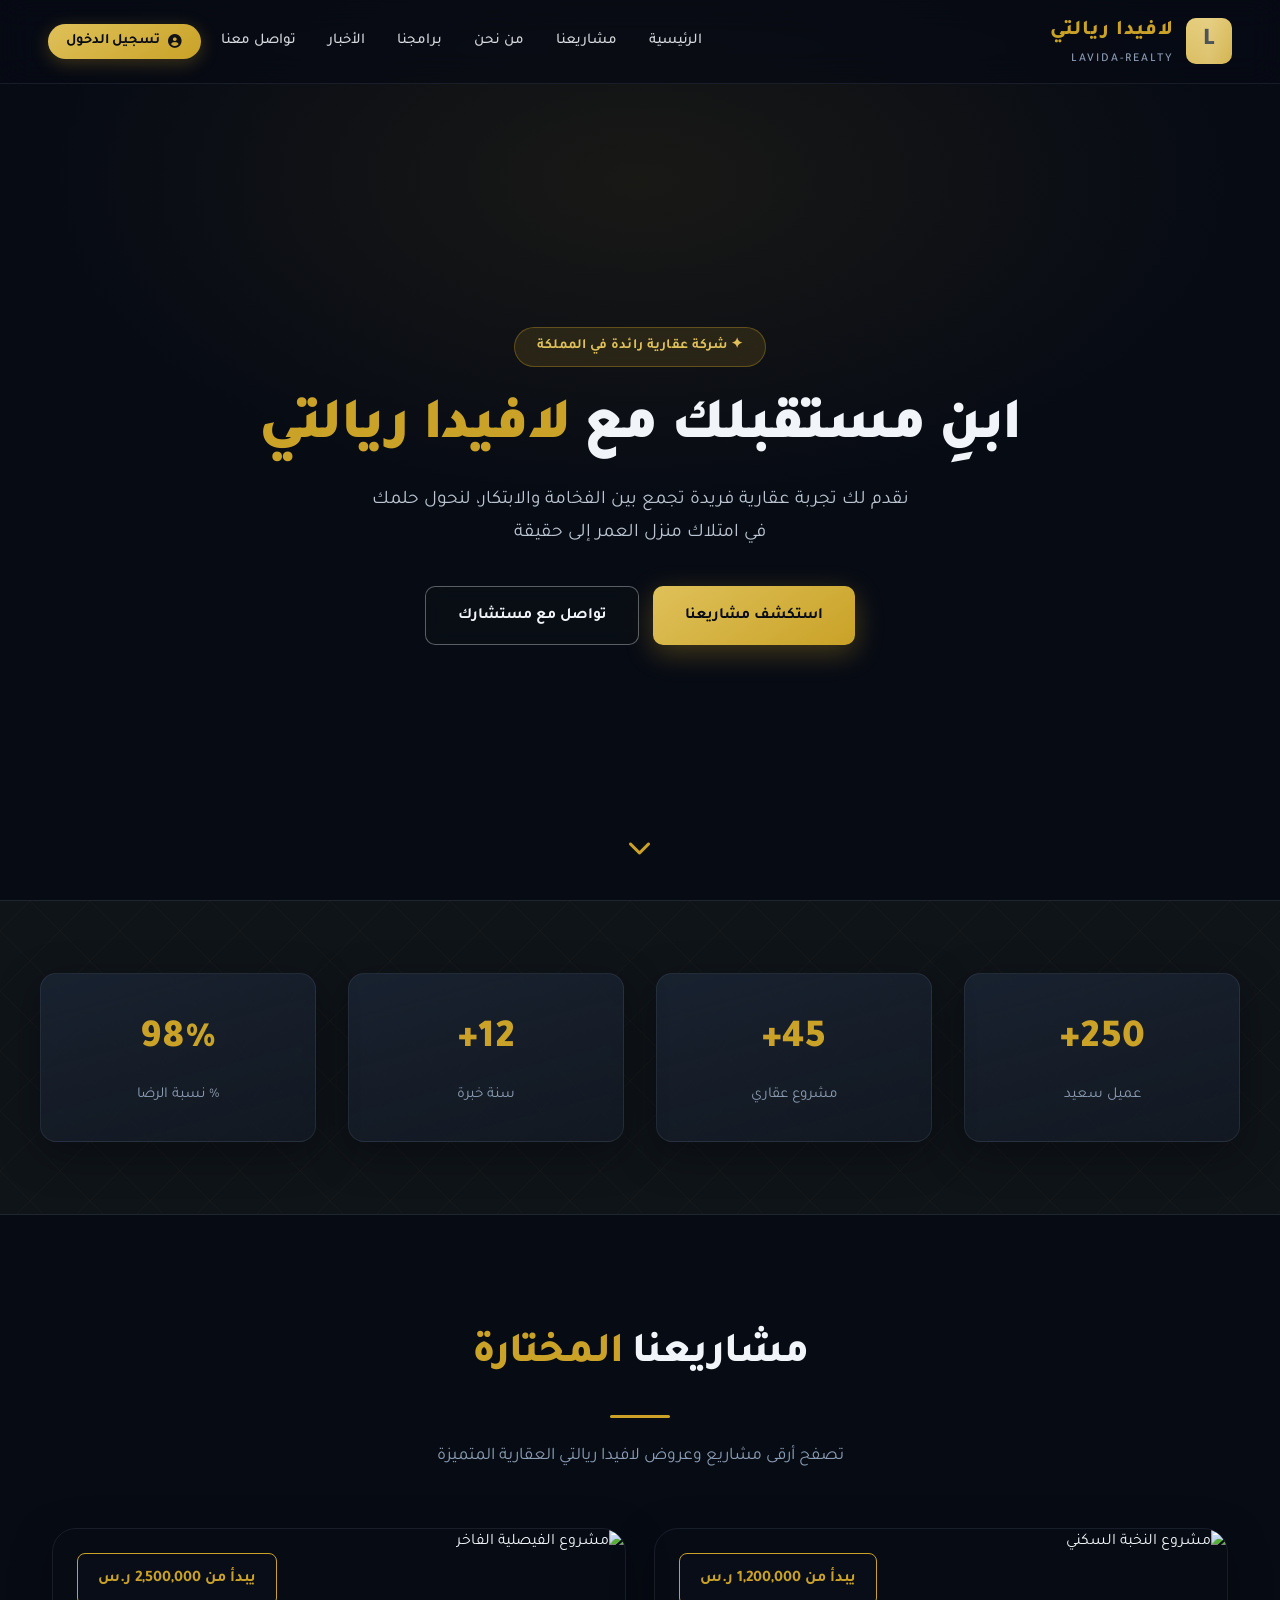
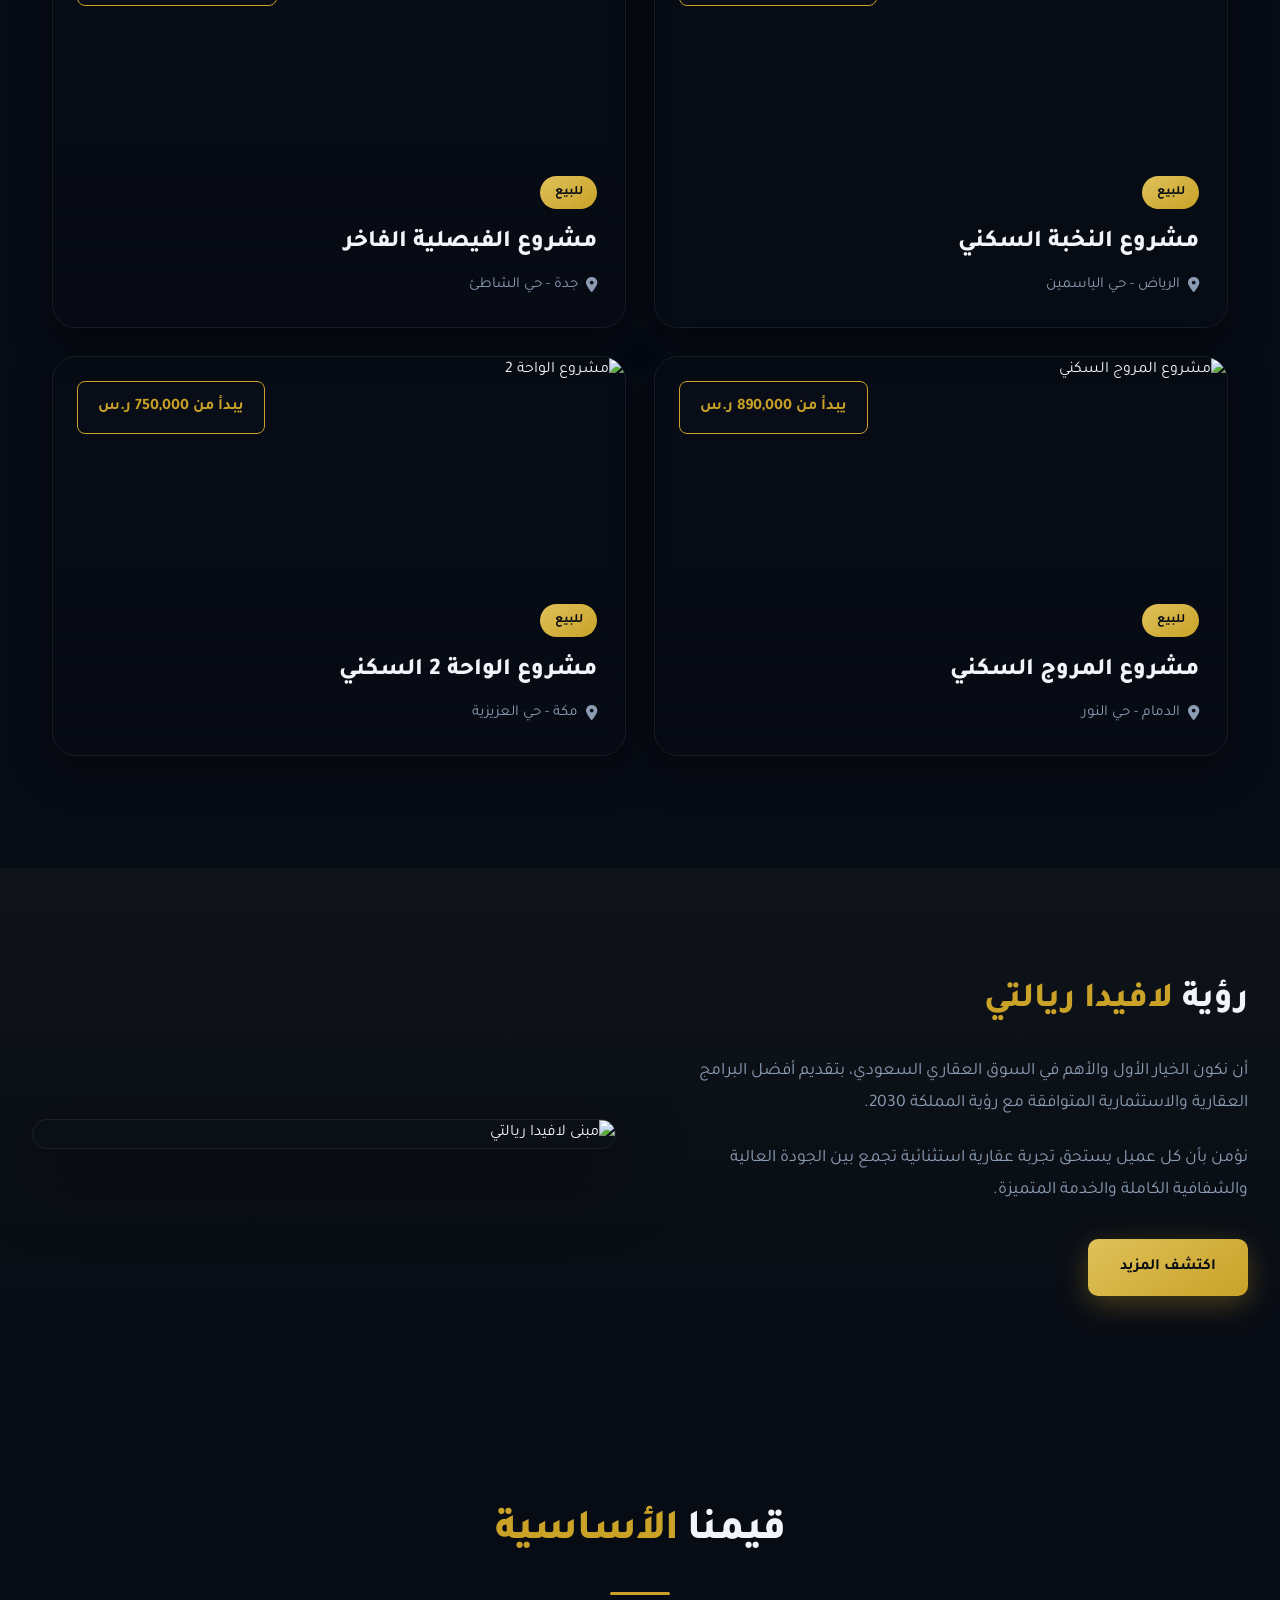
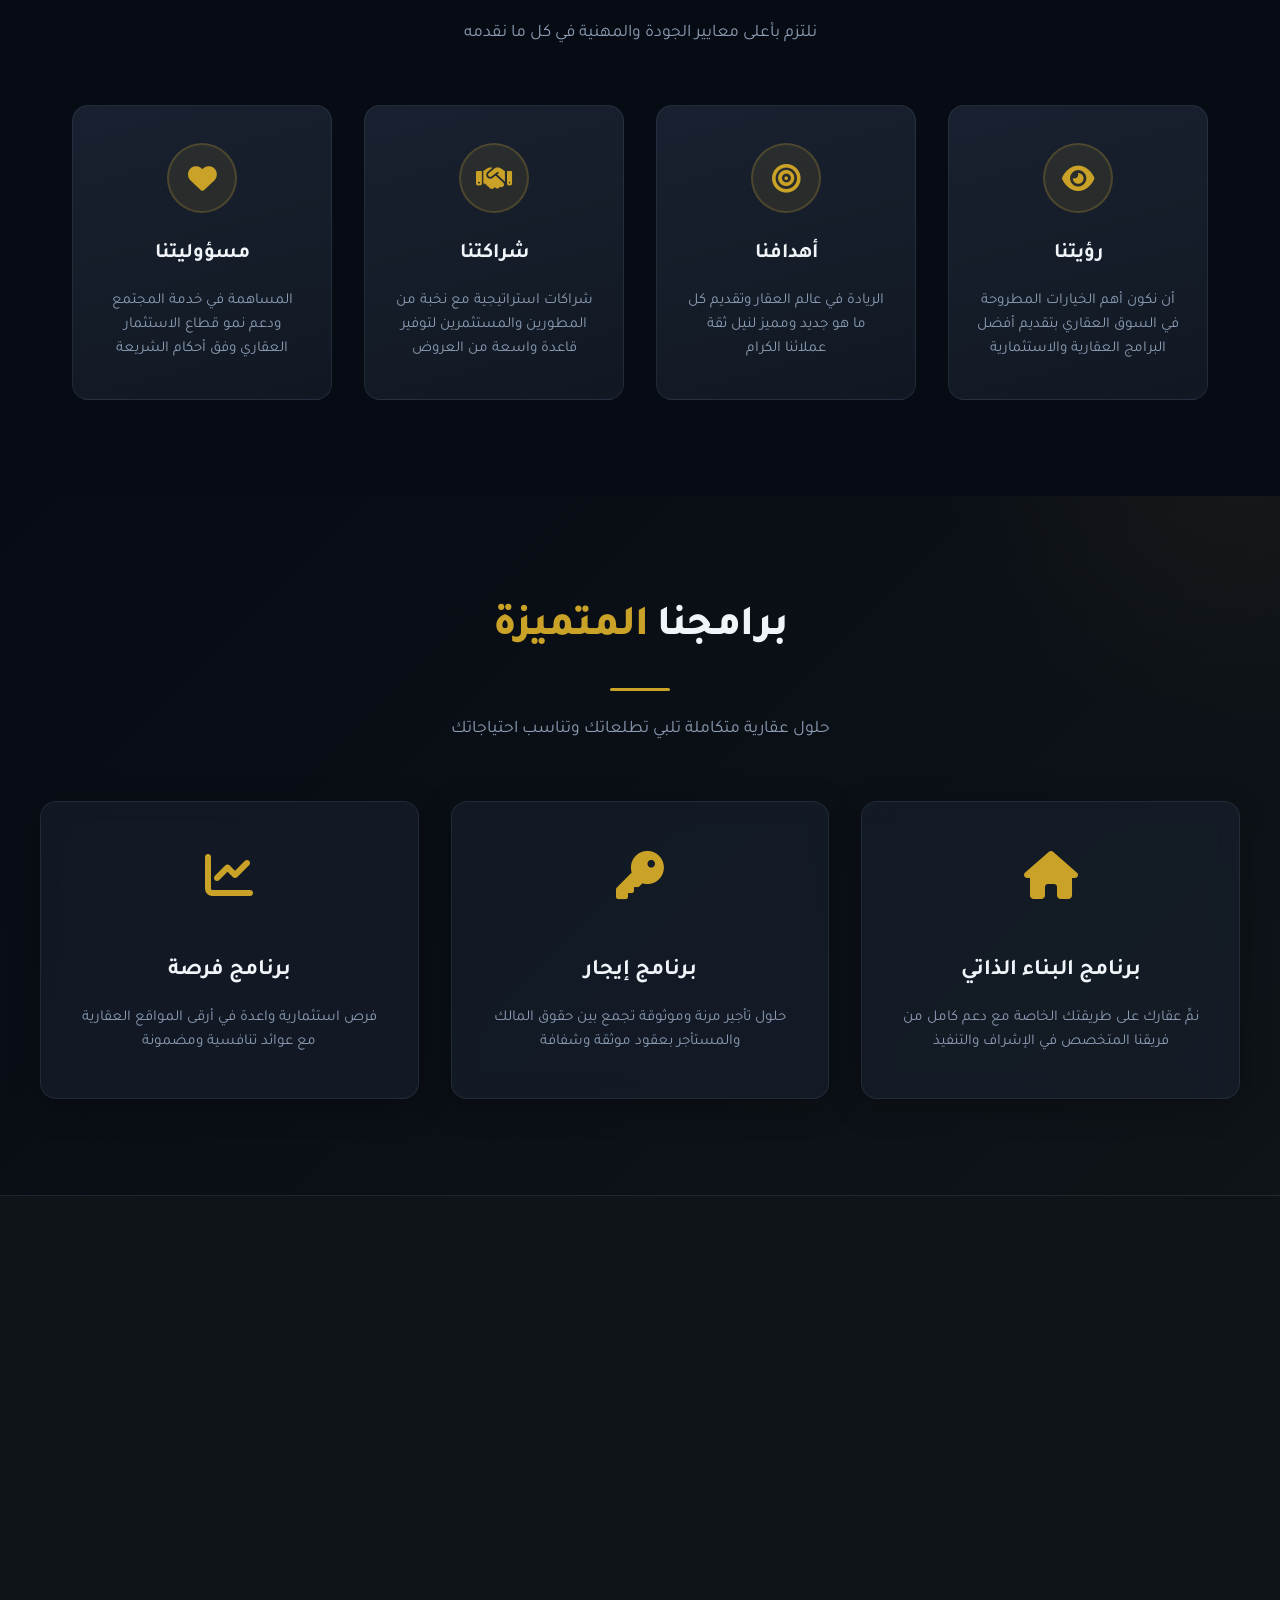
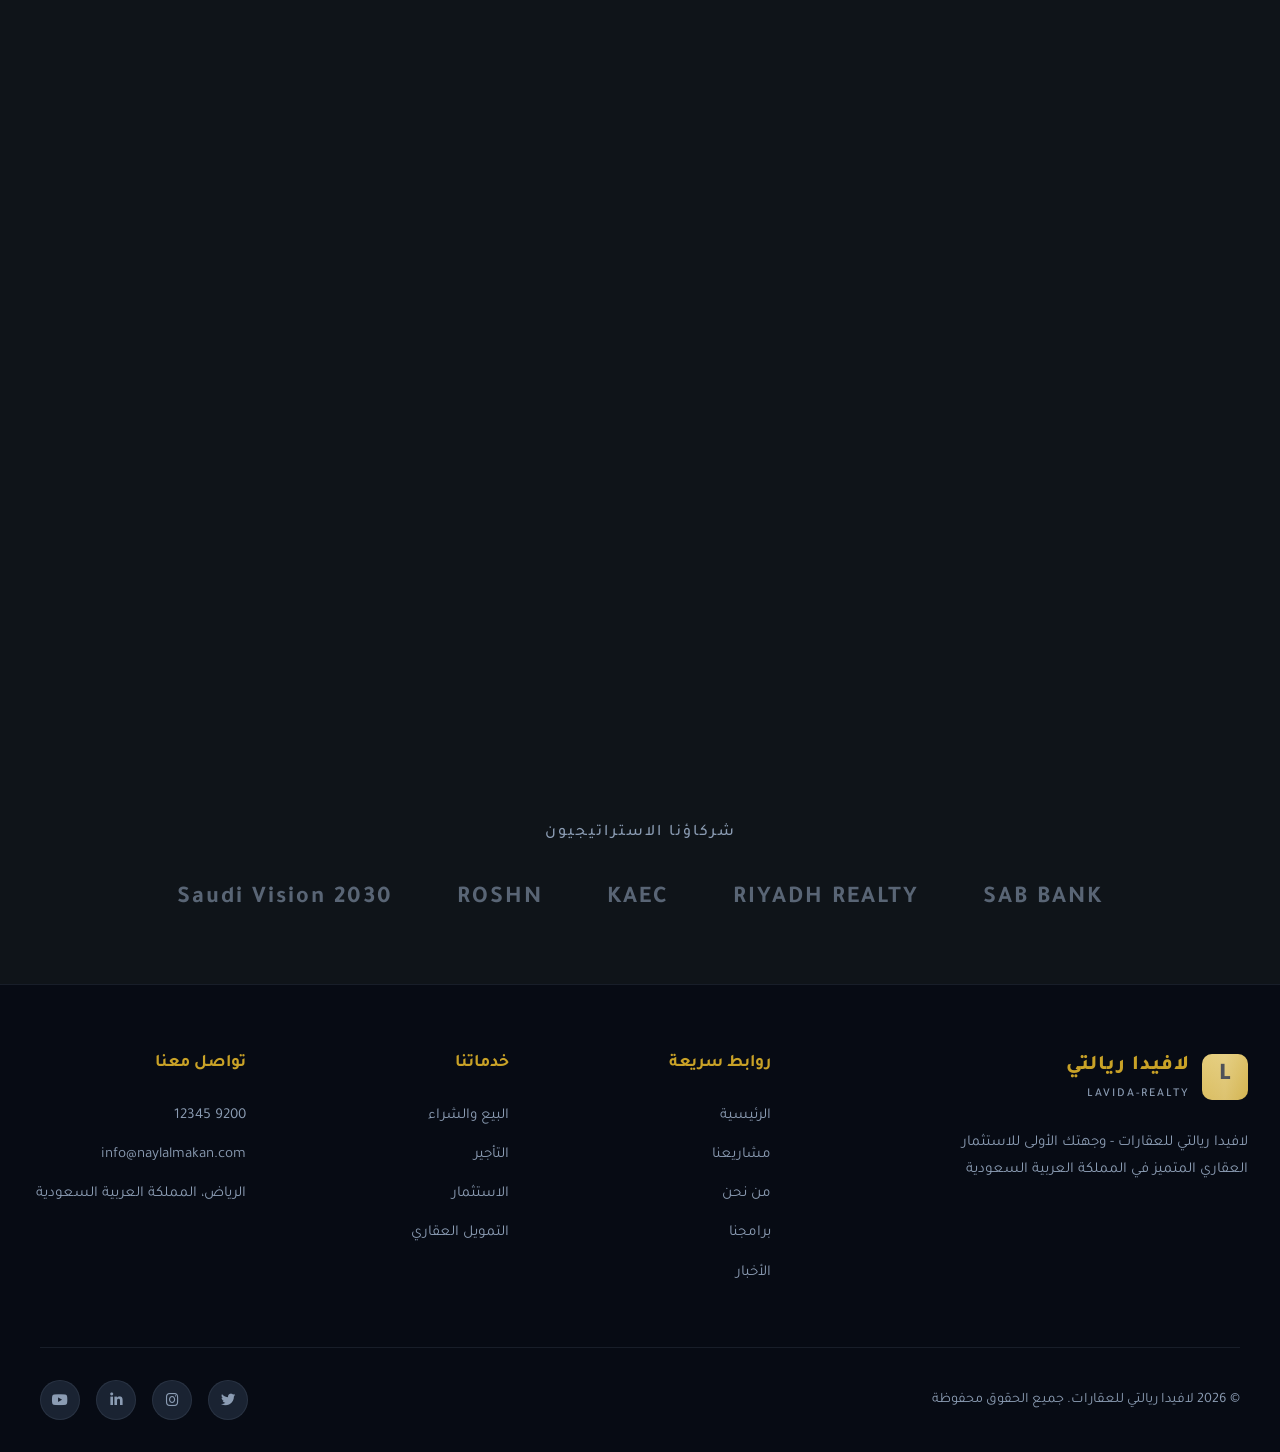
==== commit e5d4aff1: "Update navigation links to point to index.html instead of homepage.html across multiple pages for co" ====
--- a/index.html
+++ b/index.html
@@ -445,7 +445,7 @@
     <footer class="footer" id="contact">
         <div class="footer-container">
             <div class="footer-brand">
-                <a href="homepage.html#home" class="logo">
+                <a href="index.html#home" class="logo">
                     <div class="logo-icon">L</div>
                     <div class="logo-text">
                         <span class="logo-text-ar">لافيدا ريالتي</span>
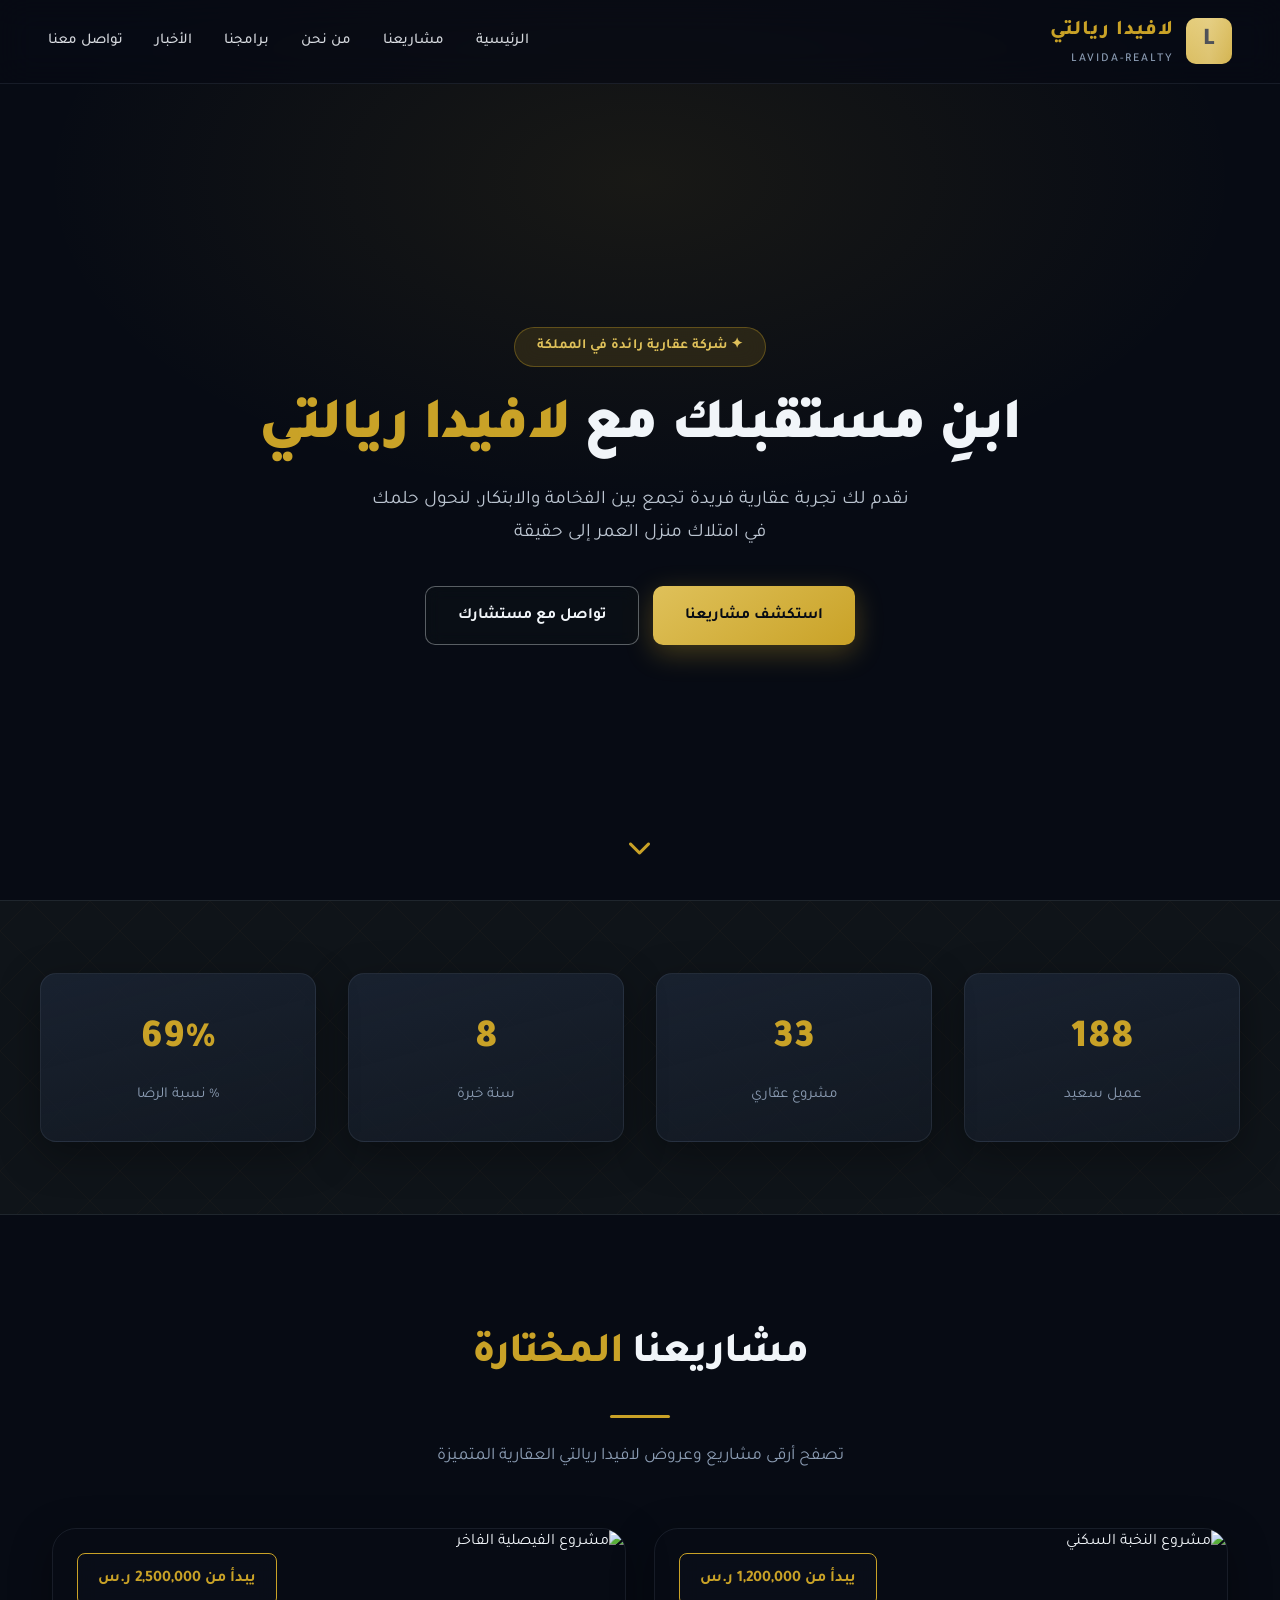
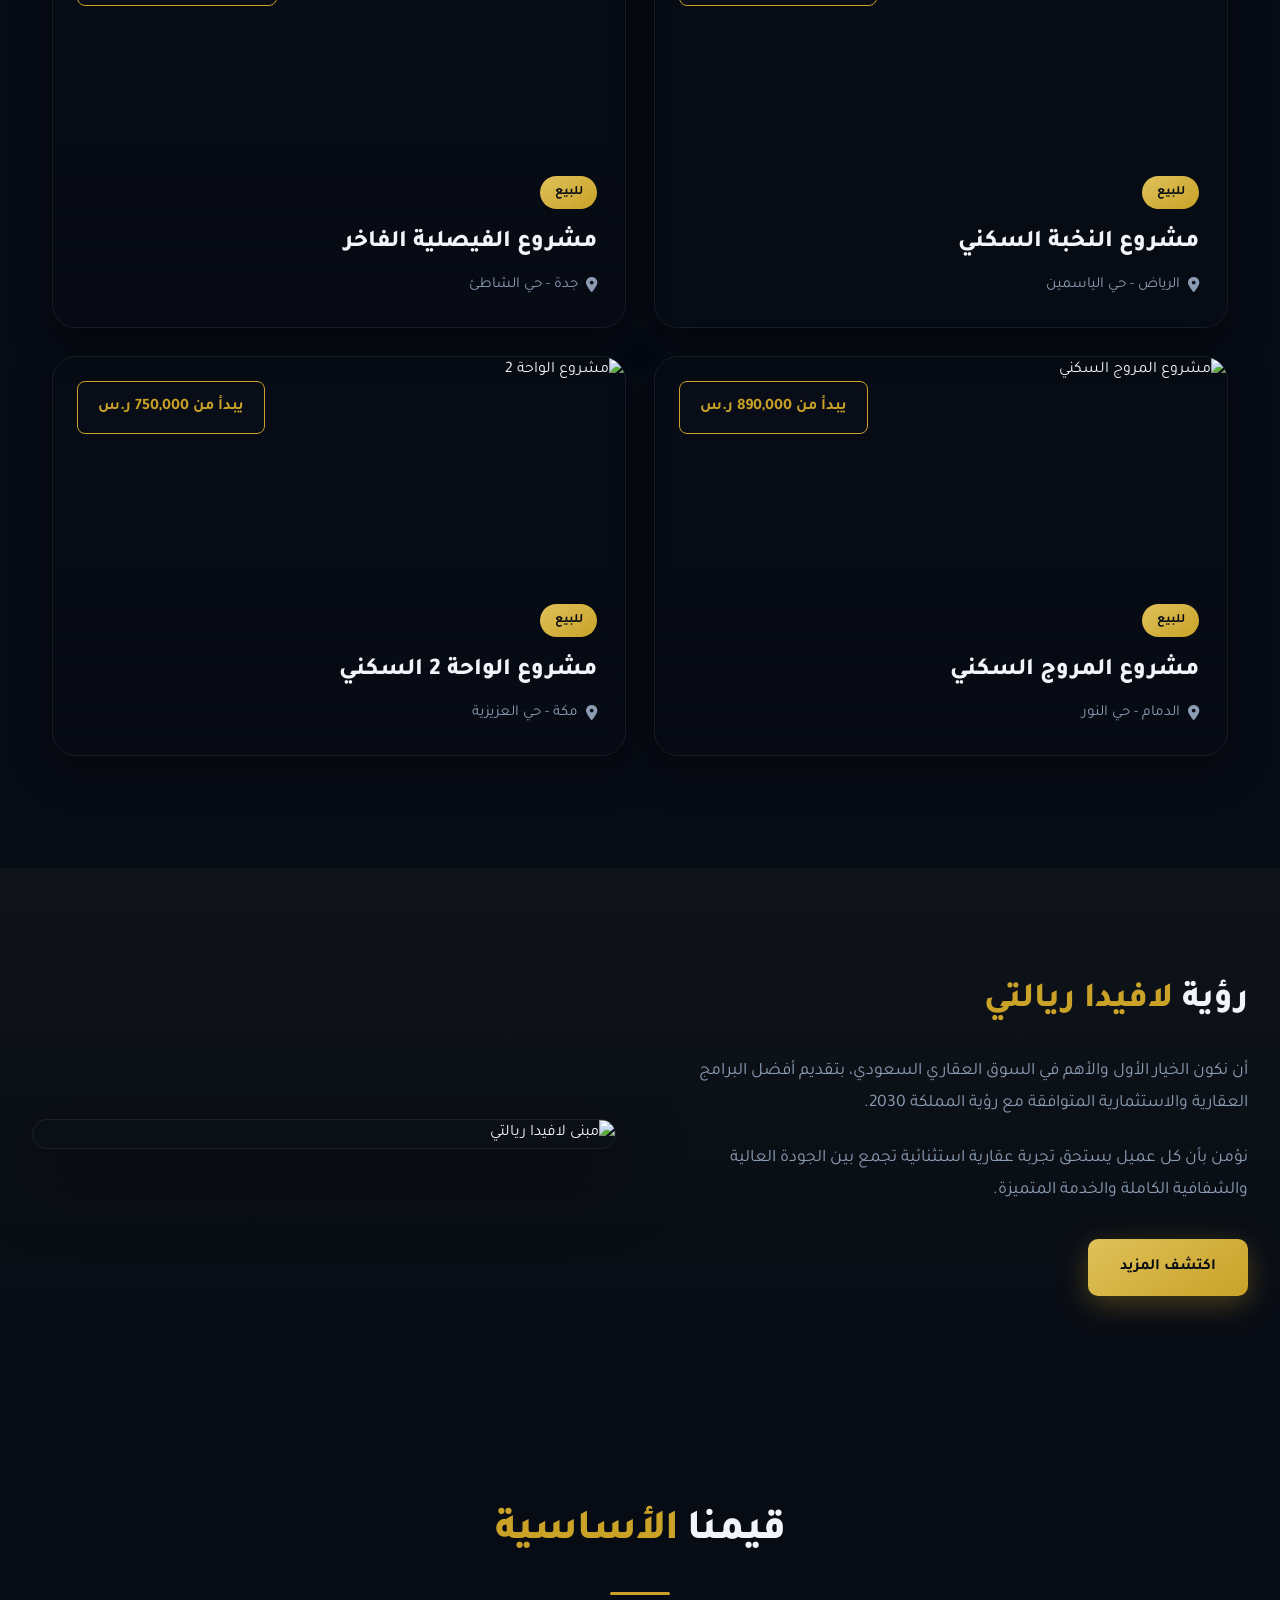
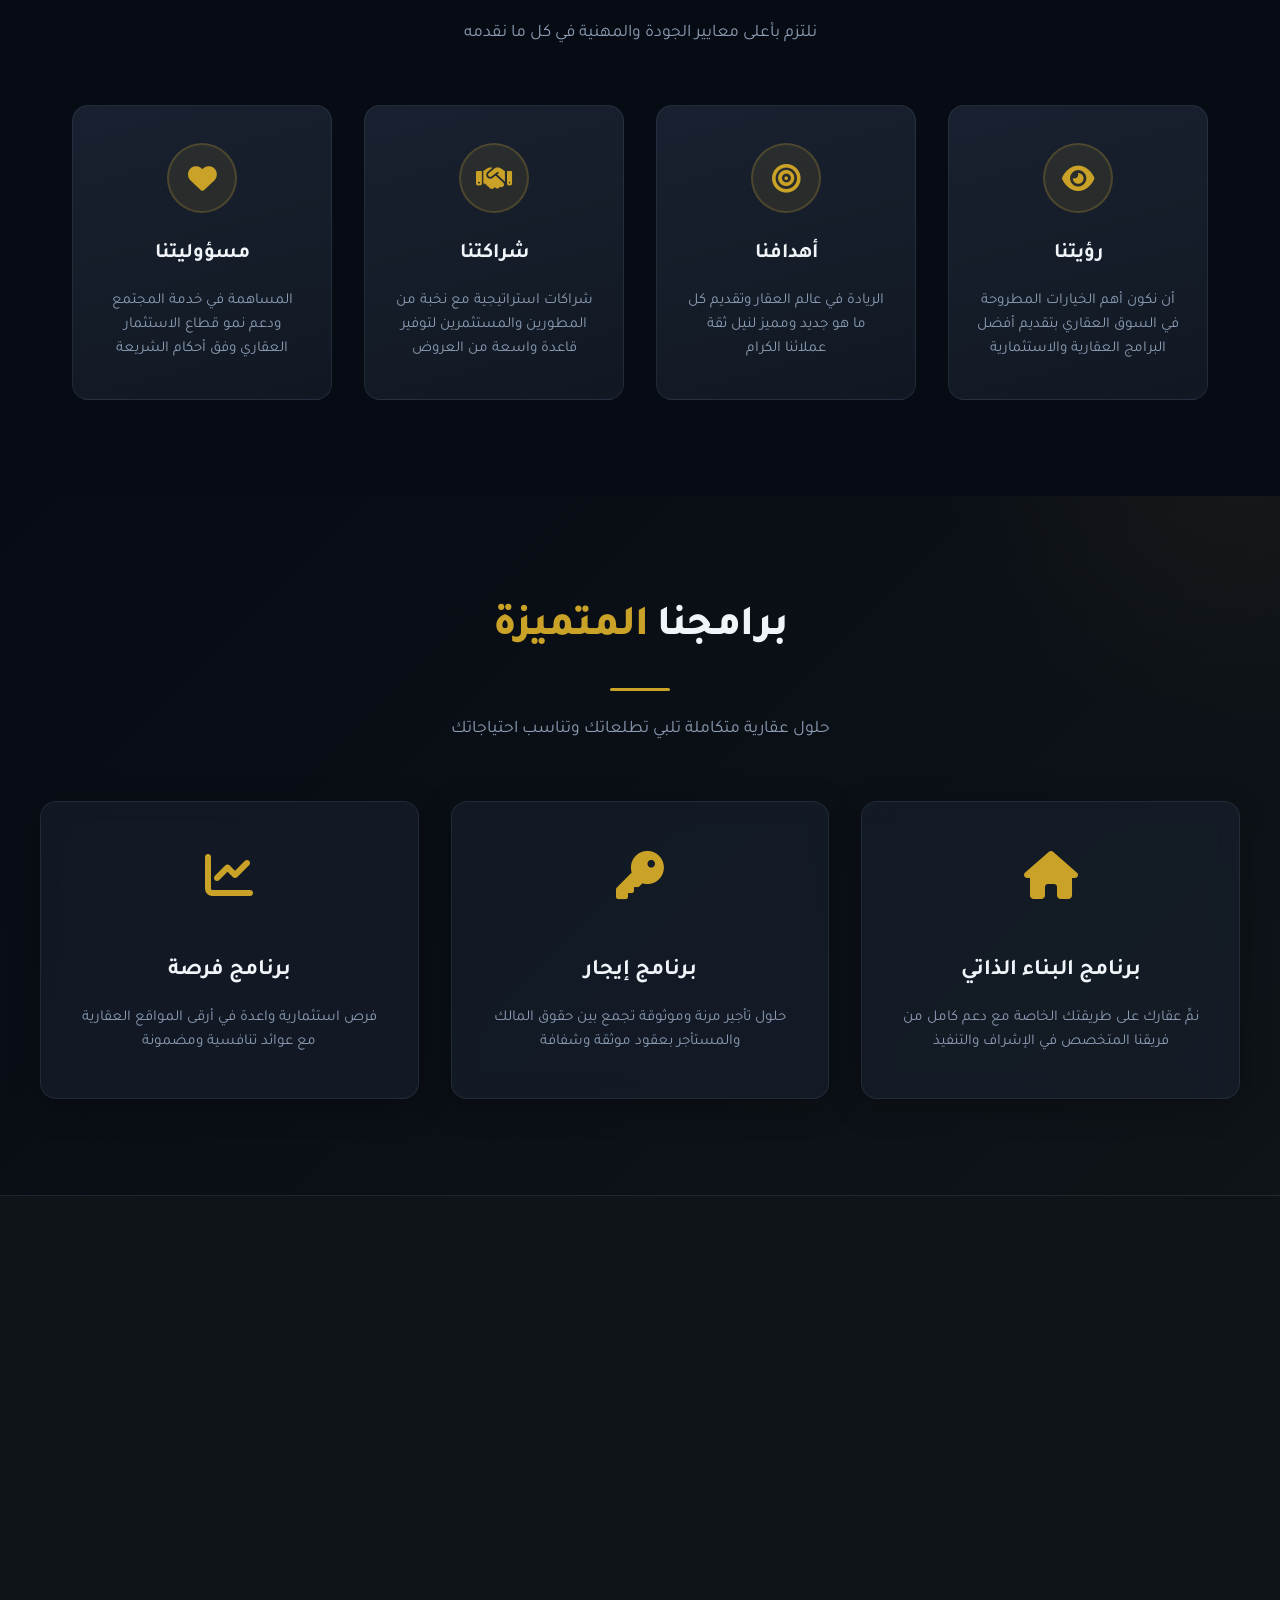
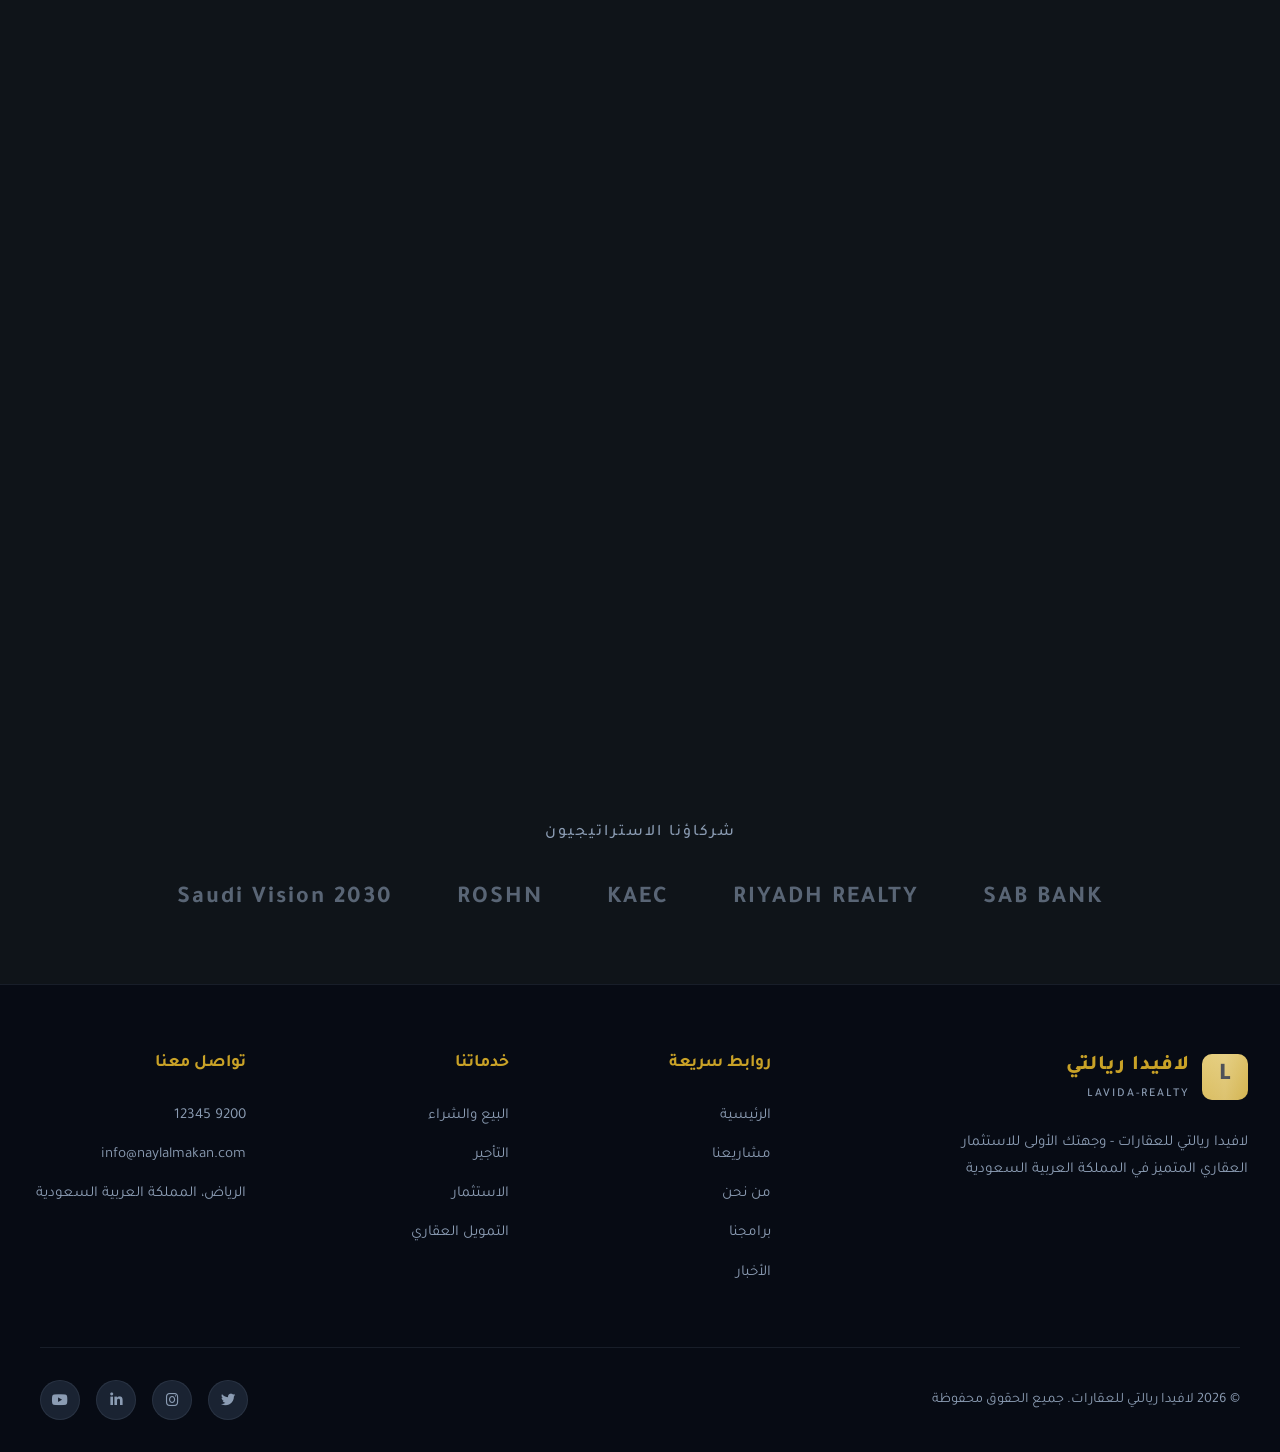
==== commit e84facb9: "Remove login button from multiple pages for a cleaner navigation experience." ====
--- a/index.html
+++ b/index.html
@@ -30,10 +30,6 @@
                     <li><a href="news.html">الأخبار</a></li>
                     <li><a href="about-us.html">تواصل معنا</a></li>
                 </ul>
-                <button type="button" class="btn-login" aria-label="تسجيل الدخول">
-                    <i class="fas fa-circle-user" aria-hidden="true"></i>
-                    تسجيل الدخول
-                </button>
                 <button type="button" class="mobile-menu-btn" onclick="toggleMenu()" aria-label="فتح القائمة">
                     <i class="fas fa-bars" aria-hidden="true"></i>
                 </button>
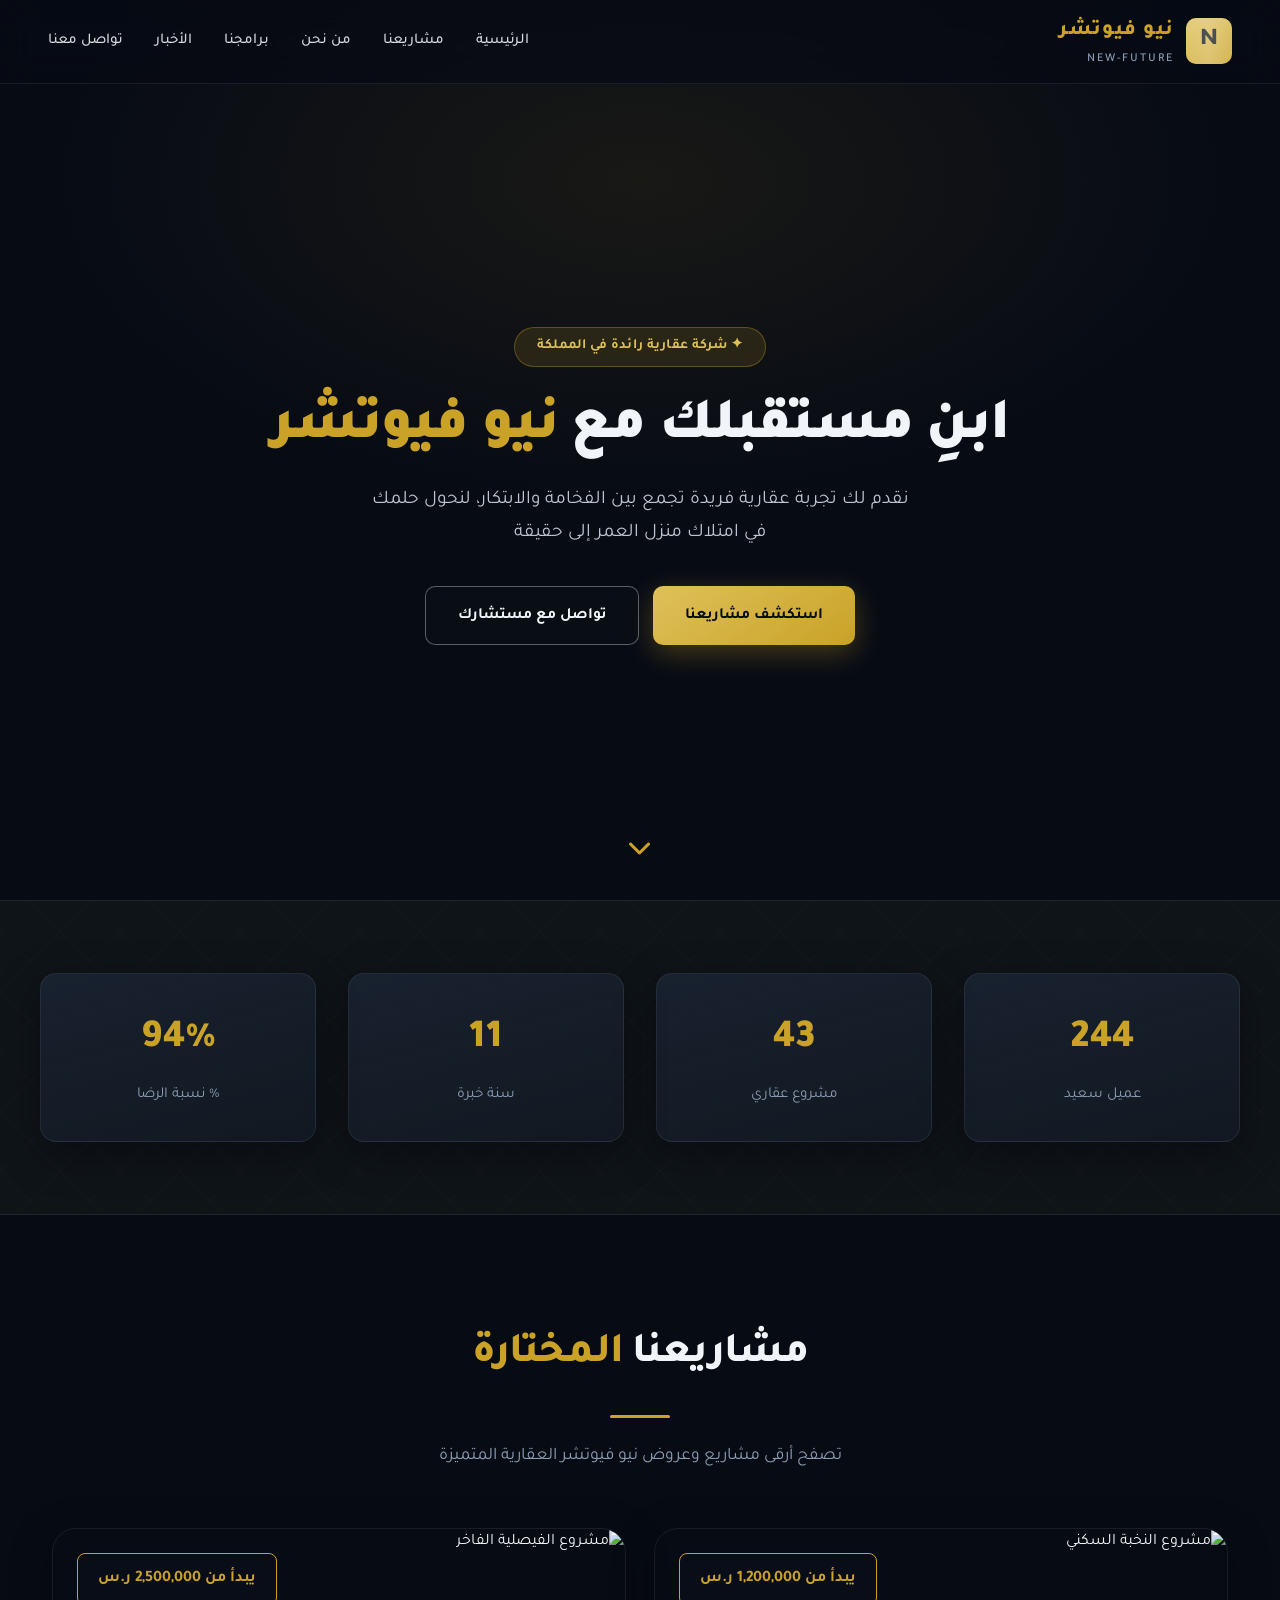
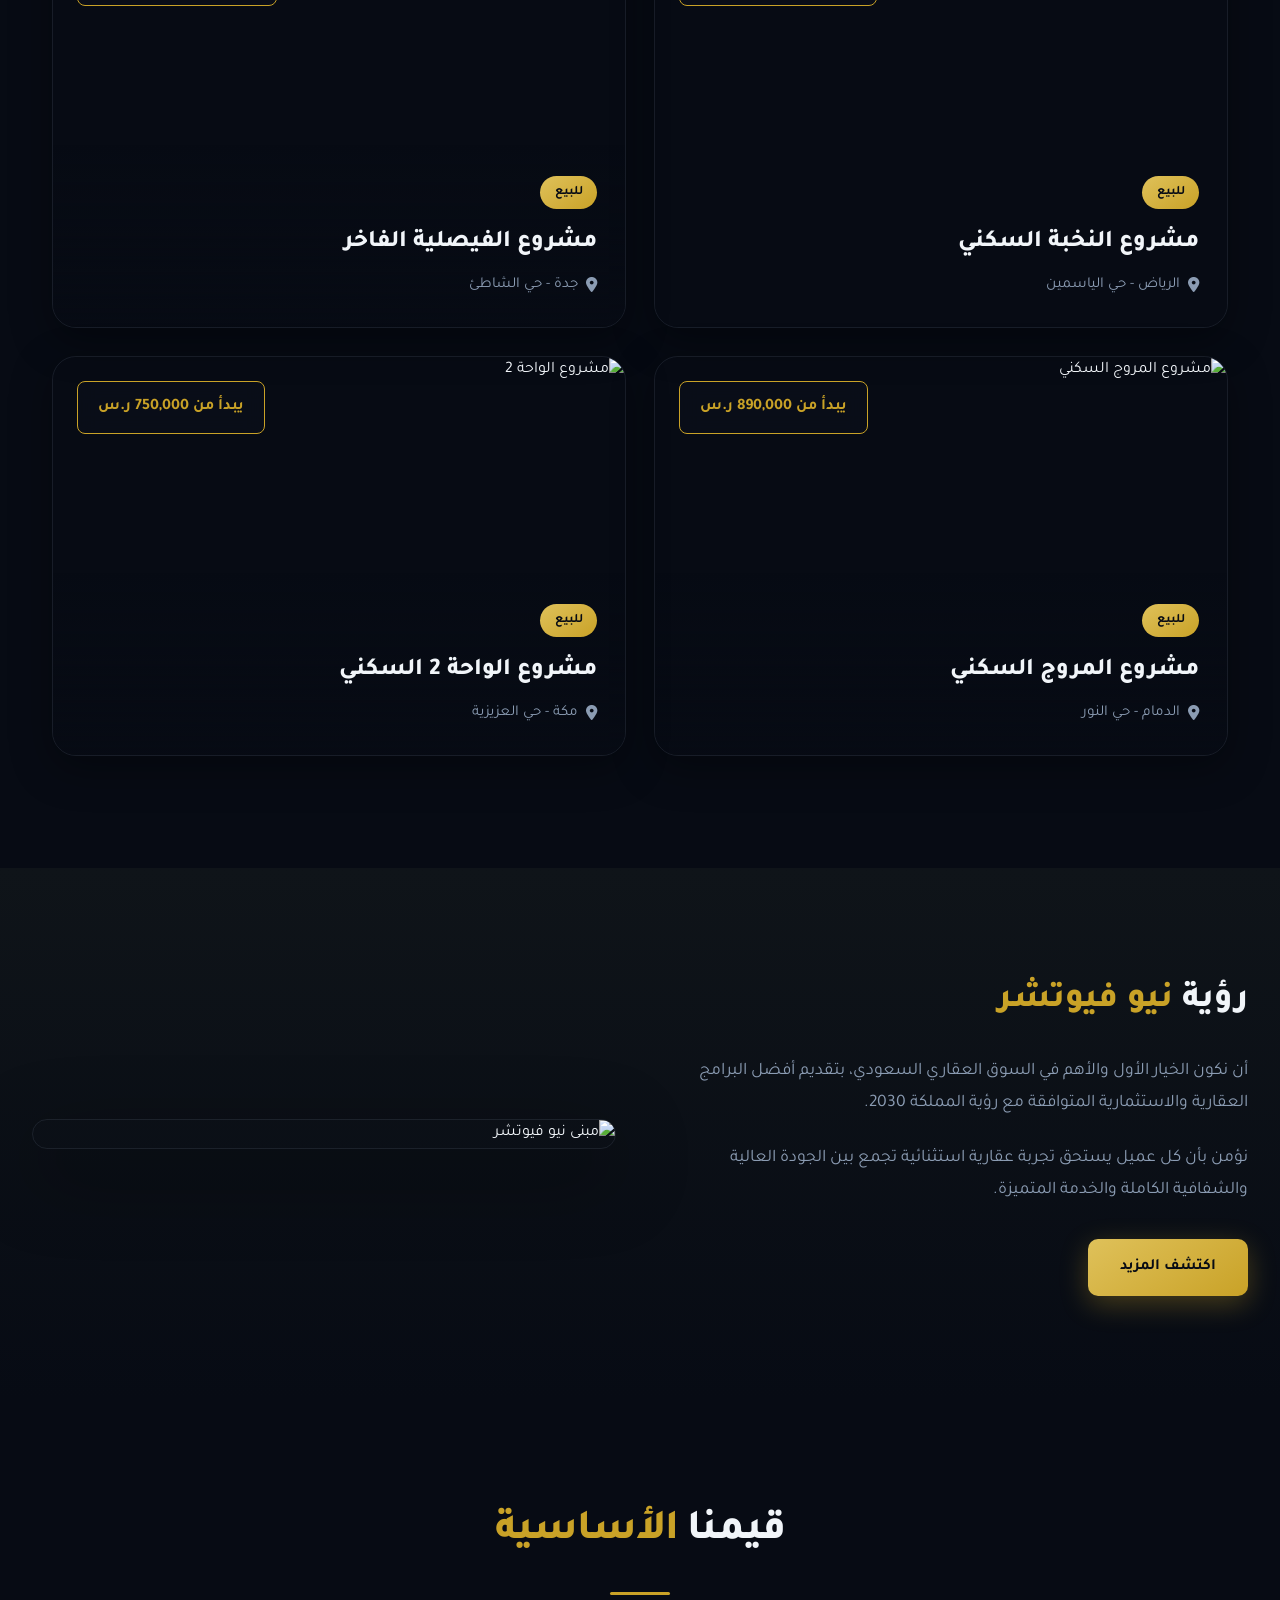
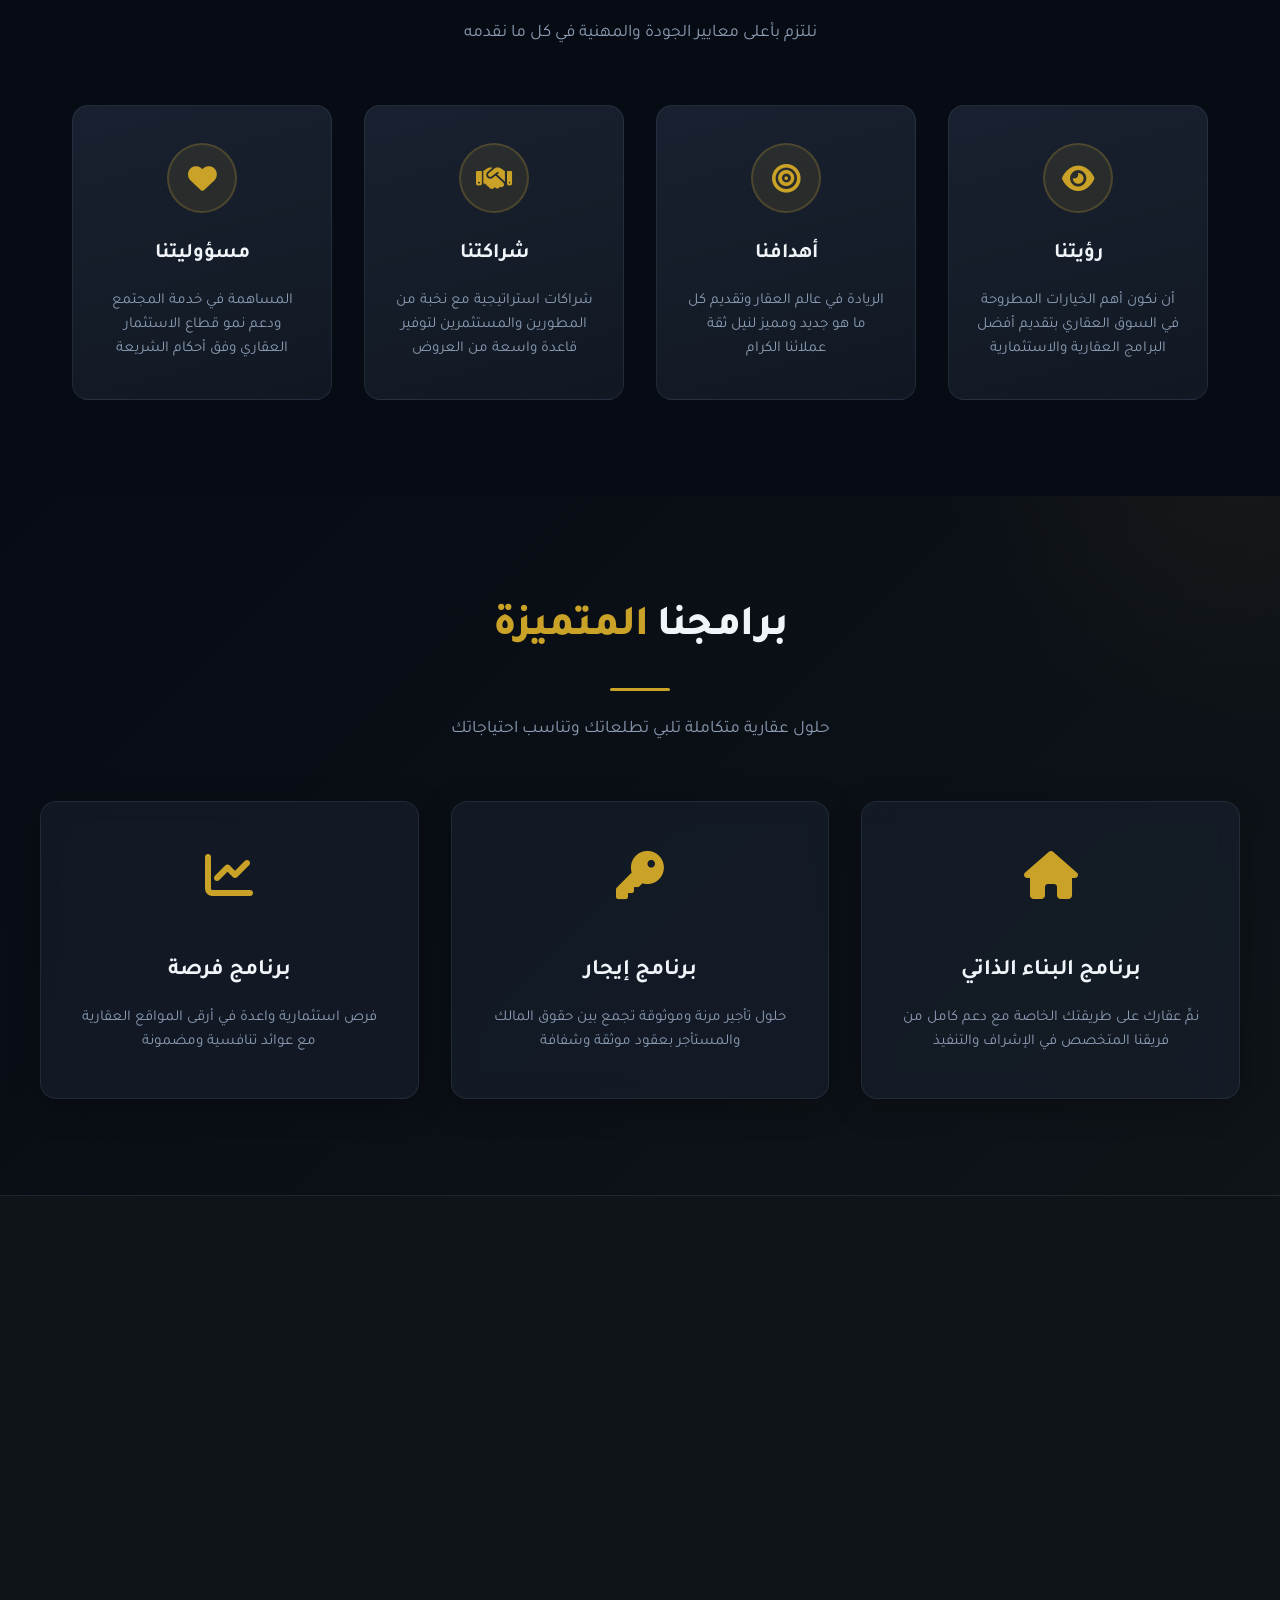
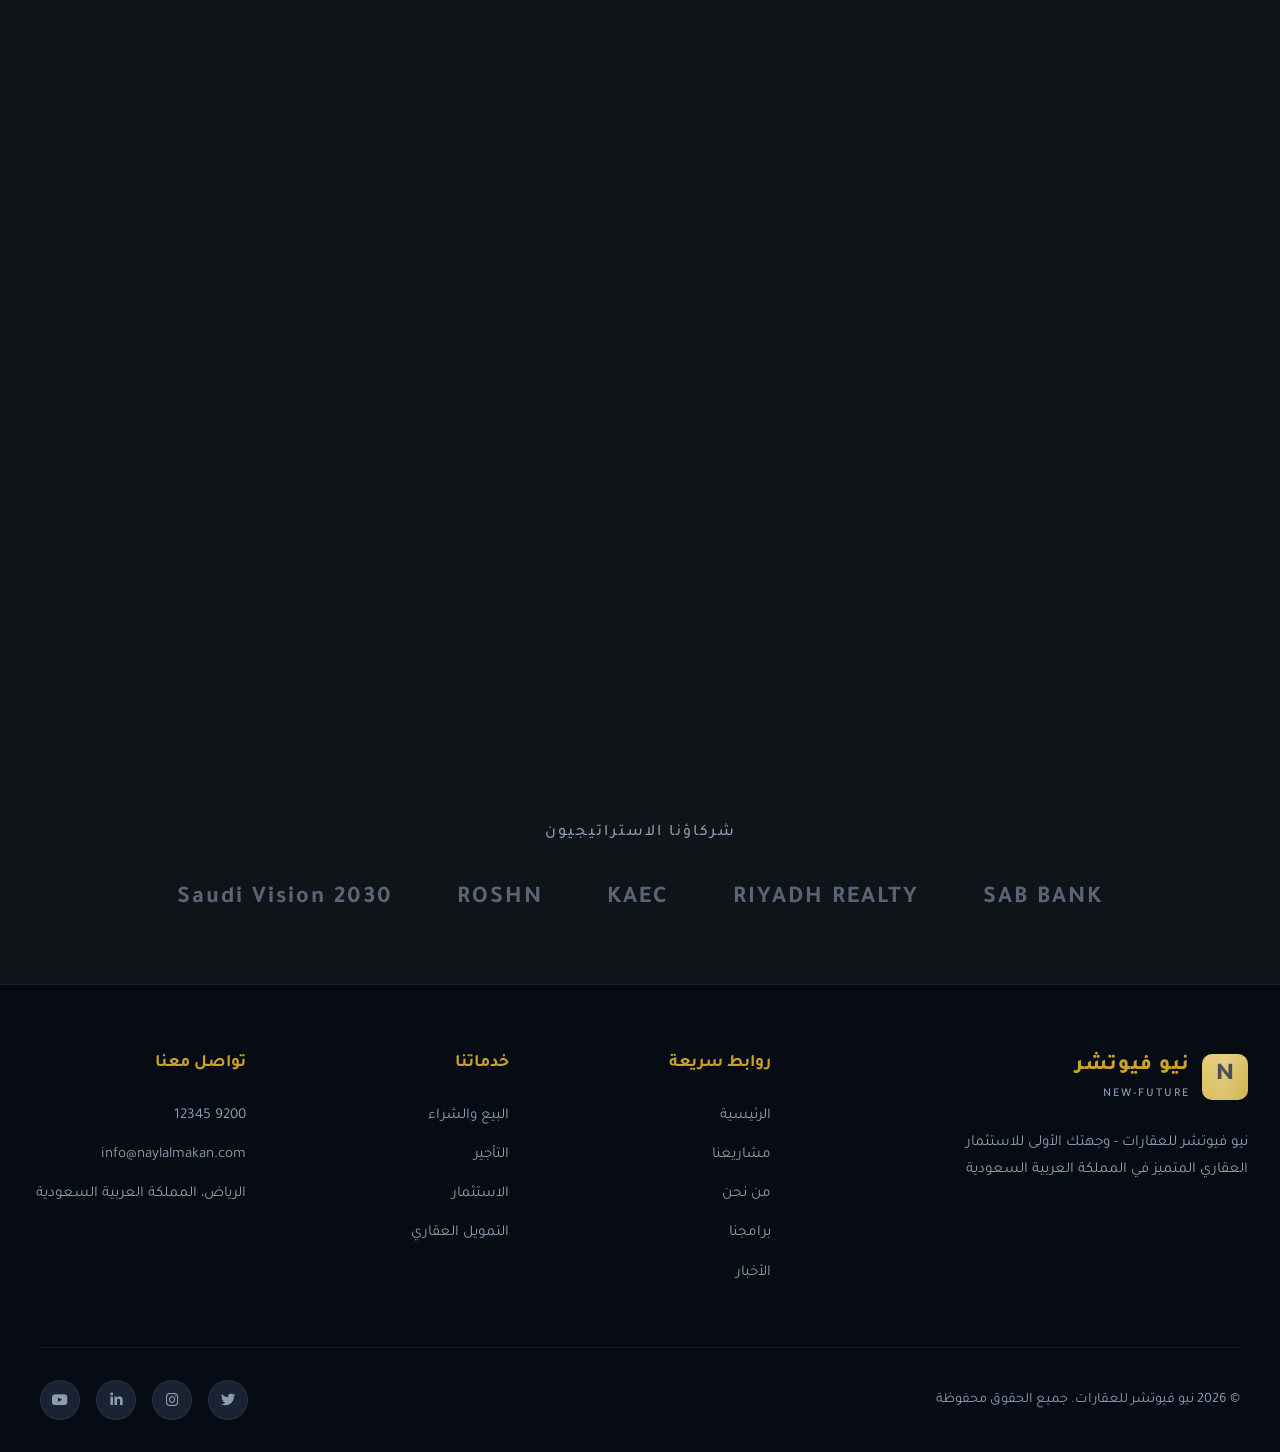
==== commit c3e4dc81: "Update branding from "La Vida Realty" to "New Future" across multiple HTML pages and CSS files, incl" ====
--- a/index.html
+++ b/index.html
@@ -3,10 +3,11 @@
 <head>
     <meta charset="UTF-8">
     <meta name="viewport" content="width=device-width, initial-scale=1.0">
-    <title>لافيدا ريالتي | lavida-realty - Real Estate</title>
+    <title>نيو فيوتشر | new-future - Real Estate</title>
     <link href="https://fonts.googleapis.com/css2?family=Tajawal:wght@300;400;500;700;800;900&display=swap" rel="stylesheet">
     <link rel="stylesheet" href="https://cdnjs.cloudflare.com/ajax/libs/font-awesome/6.4.0/css/all.min.css">
     <link rel="stylesheet" href="css/main.css">
+    <link rel="stylesheet" href="css/responsive.css">
 </head>
 <body>
 
@@ -14,10 +15,10 @@
     <nav class="navbar" aria-label="التنقل الرئيسي">
         <div class="nav-container">
             <a href="#home" class="logo">
-                <div class="logo-icon">L</div>
+                <div class="logo-icon">N</div>
                 <div class="logo-text">
-                    <span class="logo-text-ar">لافيدا ريالتي</span>
-                    <span class="logo-text-en">lavida-realty</span>
+                    <span class="logo-text-ar">نيو فيوتشر</span>
+                    <span class="logo-text-en">new-future</span>
                 </div>
             </a>
 
@@ -59,7 +60,7 @@
         <div class="hero-overlay"></div>
         <div class="hero-content">
             <div class="hero-badge">✦ شركة عقارية رائدة في المملكة</div>
-            <h1>ابنِ مستقبلك مع <span>لافيدا ريالتي</span></h1>
+            <h1>ابنِ مستقبلك مع <span>نيو فيوتشر</span></h1>
             <p>نقدم لك تجربة عقارية فريدة تجمع بين الفخامة والابتكار، لنحول حلمك في امتلاك منزل العمر إلى حقيقة</p>
             <div class="hero-buttons">
                 <a href="projects.html" class="btn btn-primary">استكشف مشاريعنا</a>
@@ -98,7 +99,7 @@
         <div class="section-header fade-in">
             <h2>مشاريعنا <span>المختارة</span></h2>
             <div class="section-line"></div>
-            <p>تصفح أرقى مشاريع وعروض لافيدا ريالتي العقارية المتميزة</p>
+            <p>تصفح أرقى مشاريع وعروض نيو فيوتشر العقارية المتميزة</p>
         </div>
         
         <div class="projects-grid">
@@ -161,7 +162,7 @@
         <div class="vision-container">
             <div class="vision-grid">
                 <div class="vision-content fade-in">
-                    <h2>رؤية <span>لافيدا ريالتي</span></h2>
+                    <h2>رؤية <span>نيو فيوتشر</span></h2>
                     <p>أن نكون الخيار الأول والأهم في السوق العقاري السعودي، بتقديم أفضل البرامج العقارية والاستثمارية المتوافقة مع رؤية المملكة 2030.</p>
                     <p>نؤمن بأن كل عميل يستحق تجربة عقارية استثنائية تجمع بين الجودة العالية والشفافية الكاملة والخدمة المتميزة.</p>
                     <div style="margin-top: 2rem;">
@@ -169,7 +170,7 @@
                     </div>
                 </div>
                 <div class="vision-image fade-in">
-                    <img src="https://images.stockcake.com/public/7/7/2/772cd60d-1d32-4f02-a3e0-f0da8fcc6a55_large/modern-office-building-stockcake.jpg" alt="مبنى لافيدا ريالتي">
+                    <img src="https://images.stockcake.com/public/7/7/2/772cd60d-1d32-4f02-a3e0-f0da8fcc6a55_large/modern-office-building-stockcake.jpg" alt="مبنى نيو فيوتشر">
                 </div>
             </div>
         </div>
@@ -266,7 +267,7 @@
     <section class="news-section" id="news" aria-labelledby="news-heading">
         <div class="news-container">
             <div class="section-header fade-in">
-                <h2 id="news-heading">أخبار <span>لافيدا ريالتي</span></h2>
+                <h2 id="news-heading">أخبار <span>نيو فيوتشر</span></h2>
                 <div class="section-line"></div>
                 <p>مختارات سريعة وعروض مصورة — جاهزة للربط مع واجهة الأخبار لاحقاً دون إعادة تصميم الصفحة</p>
             </div>
@@ -303,7 +304,7 @@
                                     <span class="news-slide-badge">عروض</span>
                                     <time datetime="2026-04-10">10 أبريل 2026</time>
                                 </div>
-                                <h4 class="news-slide-title">إطلاق حزمة تمويلية جديدة لعملاء لافيدا ريالتي</h4>
+                                <h4 class="news-slide-title">إطلاق حزمة تمويلية جديدة لعملاء نيو فيوتشر</h4>
                                 <p class="news-slide-excerpt">تسهيلات مرنة وخيارات سداد تناسب مختلف الشرائح، بإشراف فريق الاستشارات لدينا.</p>
                                 <a class="news-slide-link" href="#">اكمل القراءة <i class="fas fa-arrow-left" aria-hidden="true"></i></a>
                             </div>
@@ -393,7 +394,7 @@
                         <li class="news-feed-item">
                             <button type="button" data-news-index="0">
                                 <div class="news-feed-date">10 أبريل 2026</div>
-                                <div class="news-feed-title">إطلاق حزمة تمويلية جديدة لعملاء لافيدا ريالتي</div>
+                                <div class="news-feed-title">إطلاق حزمة تمويلية جديدة لعملاء نيو فيوتشر</div>
                             </button>
                         </li>
                         <li class="news-feed-item">
@@ -442,13 +443,13 @@
         <div class="footer-container">
             <div class="footer-brand">
                 <a href="index.html#home" class="logo">
-                    <div class="logo-icon">L</div>
+                    <div class="logo-icon">N</div>
                     <div class="logo-text">
-                        <span class="logo-text-ar">لافيدا ريالتي</span>
-                        <span class="logo-text-en">lavida-realty</span>
+                        <span class="logo-text-ar">نيو فيوتشر</span>
+                        <span class="logo-text-en">new-future</span>
                     </div>
                 </a>
-                <p>لافيدا ريالتي للعقارات - وجهتك الأولى للاستثمار العقاري المتميز في المملكة العربية السعودية</p>
+                <p>نيو فيوتشر للعقارات - وجهتك الأولى للاستثمار العقاري المتميز في المملكة العربية السعودية</p>
             </div>
             
             <div class="footer-links">
@@ -483,7 +484,7 @@
         </div>
         
         <div class="footer-bottom">
-            <p>© 2026 لافيدا ريالتي للعقارات. جميع الحقوق محفوظة</p>
+            <p>© 2026 نيو فيوتشر للعقارات. جميع الحقوق محفوظة</p>
             <div class="social-links">
                 <a href="#"><i class="fab fa-twitter"></i></a>
                 <a href="#"><i class="fab fa-instagram"></i></a>
--- a/css/main.css
+++ b/css/main.css
@@ -1274,9 +1274,6 @@
                 gap: 0.4rem;
             }
             
-            .hero h1 { font-size: 2rem; }
-            .hero p { font-size: 1rem; }
-            
             .projects-grid { grid-template-columns: 1fr; }
             .vision-grid { grid-template-columns: 1fr; }
             .values-grid { grid-template-columns: 1fr; }
@@ -1306,9 +1303,7 @@
         }
 
         @media (max-width: 480px) {
-            .hero h1 { font-size: 1.6rem; }
-            .btn { padding: 0.8rem 1.8rem; font-size: 0.9rem; }
-            #projects .project-card { height: 300px; }
+            .btn { padding: 0.8rem 1.5rem; font-size: 0.9rem; }
         }
 
         /* Mobile Menu */
--- a/css/responsive.css
+++ b/css/responsive.css
@@ -0,0 +1,367 @@
+/* Mobile & tablet — global overflow and layout fixes */
+
+img,
+video,
+iframe,
+svg {
+    max-width: 100%;
+    height: auto;
+}
+
+@media (max-width: 768px) {
+    :root {
+        --nav-height: 4rem;
+    }
+
+    .nav-container {
+        padding: 0.6rem 1rem;
+        gap: 0.5rem;
+    }
+
+    .logo {
+        gap: 8px;
+        min-width: 0;
+    }
+
+    .logo-text {
+        min-width: 0;
+    }
+
+    .logo-text-ar {
+        font-size: 1.05rem;
+        letter-spacing: 0;
+    }
+
+    .logo-text-en {
+        font-size: 0.62rem;
+        letter-spacing: 1px;
+    }
+
+    .logo-icon {
+        width: 38px;
+        height: 38px;
+        font-size: 1.15rem;
+        flex-shrink: 0;
+    }
+
+    .projects,
+    .vision,
+    .values,
+    .programs,
+    .news-section,
+    .cta,
+    .contact-section,
+    .news-archive,
+    .overview,
+    .how-it-works,
+    .benefits,
+    .calculator,
+    .faq,
+    .projects-section {
+        padding-left: 1rem !important;
+        padding-right: 1rem !important;
+    }
+
+    .stats {
+        padding: 3rem 1rem;
+    }
+
+    .section-header {
+        margin-bottom: 2rem;
+    }
+
+    .section-header p {
+        font-size: 0.95rem;
+        padding: 0 0.25rem;
+    }
+
+    .hero-content {
+        padding: 0 1rem;
+    }
+
+    .hero-buttons {
+        flex-direction: column;
+        align-items: center;
+        width: 100%;
+        gap: 0.65rem;
+    }
+
+    .hero-buttons .btn {
+        width: 100%;
+        max-width: 300px;
+    }
+
+    .hero-badge {
+        max-width: calc(100vw - 2rem);
+        text-align: center;
+        line-height: 1.4;
+    }
+
+    #projects .project-card > .project-price {
+        font-size: 0.75rem;
+        padding: 0.45rem 0.7rem;
+        top: 0.65rem;
+        left: 0.65rem;
+        max-width: calc(100% - 1.3rem);
+        line-height: 1.35;
+        word-break: break-word;
+    }
+
+    #projects .project-overlay {
+        padding: 1.25rem 1rem 1rem;
+    }
+
+    #projects .project-overlay .project-title {
+        font-size: 1.15rem;
+    }
+
+    .vision-content h2 {
+        font-size: 1.65rem;
+    }
+
+    .vision-image::before,
+    .vision-image::after {
+        display: none;
+    }
+
+    .programs::before,
+    .cta::before,
+    .contact-hero::before {
+        width: min(320px, 90vw);
+        height: min(320px, 90vw);
+    }
+
+    .news-layout {
+        gap: 1.5rem;
+    }
+
+    .news-feed-list {
+        max-height: 320px;
+    }
+
+    .news-carousel-top h3 {
+        font-size: 0.95rem;
+    }
+
+    .page-header {
+        padding: 7rem 1rem 2.5rem !important;
+    }
+
+    .page-header h1,
+    .news-hero h1,
+    .contact-hero h1,
+    .program-hero-content h1 {
+        font-size: clamp(1.45rem, 6vw, 2rem) !important;
+        line-height: 1.25;
+    }
+
+    .page-header p,
+    .news-hero p,
+    .contact-hero p {
+        font-size: 0.95rem;
+    }
+
+    .breadcrumb {
+        flex-wrap: wrap;
+        row-gap: 0.35rem;
+    }
+
+    .filters-section {
+        padding: 0.85rem 1rem;
+    }
+
+    .filters-container {
+        justify-content: flex-start;
+        overflow-x: auto;
+        flex-wrap: nowrap;
+        -webkit-overflow-scrolling: touch;
+        scrollbar-width: thin;
+        padding-bottom: 0.35rem;
+        gap: 0.75rem;
+    }
+
+    .filter-group {
+        flex-shrink: 0;
+    }
+
+    .search-box {
+        max-width: 100% !important;
+        width: 100%;
+        flex: 1 1 100%;
+    }
+
+    .search-box input {
+        min-width: 0;
+        width: 100%;
+    }
+
+    .projects-grid .project-price,
+    .project-card .project-price {
+        font-size: 0.78rem;
+        padding: 0.45rem 0.7rem;
+        max-width: calc(100% - 1.25rem);
+        word-break: break-word;
+    }
+
+    .modal-overlay {
+        padding: 0.75rem;
+        align-items: flex-end;
+    }
+
+    .modal-container,
+    .modal-box {
+        width: 100% !important;
+        max-width: 100% !important;
+        max-height: 92vh;
+        margin: 0 auto !important;
+        overflow-y: auto;
+        border-radius: var(--radius-md) var(--radius-md) 0 0;
+        transform: translateY(0) !important;
+    }
+
+    .modal-gallery {
+        height: 240px !important;
+    }
+
+    .modal-image {
+        min-height: 200px;
+    }
+
+    .modal-image h2 {
+        font-size: 1.25rem !important;
+        padding: 0 0.5rem;
+    }
+
+    .modal-content,
+    .modal-box {
+        padding: 1.25rem 1rem !important;
+    }
+
+    .modal-grid {
+        gap: 1.25rem;
+    }
+
+    .cta-phone {
+        white-space: normal;
+        text-align: center;
+        width: 100%;
+        max-width: 100%;
+        justify-content: center;
+    }
+
+    .newsletter-form {
+        width: 100%;
+    }
+
+    .newsletter-form input {
+        min-width: 0;
+        width: 100%;
+    }
+
+    .footer-container {
+        gap: 2rem;
+    }
+
+    .footer-col {
+        min-width: 0;
+    }
+
+    .footer-col p {
+        max-width: 100%;
+    }
+
+    .form-container {
+        padding: 1.5rem 1rem;
+    }
+
+    .contact-grid,
+    .info-grid,
+    .branches-grid,
+    .form-row {
+        grid-template-columns: 1fr !important;
+    }
+
+    .program-hero {
+        min-height: auto;
+        padding-top: calc(var(--nav-height) + 1rem);
+        padding-bottom: 3rem;
+    }
+
+    .program-hero-content {
+        padding: 1rem;
+    }
+
+    .calculator-container {
+        grid-template-columns: 1fr !important;
+    }
+
+    .steps-grid,
+    .benefits-grid {
+        grid-template-columns: 1fr !important;
+    }
+}
+
+@media (max-width: 480px) {
+    .nav-container {
+        padding: 0.55rem 0.75rem;
+    }
+
+    .logo-text-ar {
+        font-size: 0.95rem;
+    }
+
+    .stats-grid {
+        gap: 0.85rem;
+    }
+
+    .stat-item {
+        padding: 1.15rem 0.85rem;
+    }
+
+    .stat-number {
+        font-size: 1.85rem;
+    }
+
+    #projects .project-card {
+        height: 260px;
+    }
+
+    .hero-badge {
+        font-size: 0.76rem;
+        padding: 0.35rem 0.85rem;
+    }
+
+    .value-card,
+    .program-card,
+    .benefit-card {
+        padding: 1.5rem 1rem;
+    }
+
+    .filter-btn {
+        padding: 0.48rem 0.8rem;
+        font-size: 0.8rem;
+    }
+
+    .filter-label {
+        font-size: 0.82rem;
+    }
+
+    .project-modal .modal-gallery,
+    .modal-gallery {
+        height: 200px !important;
+    }
+
+    .modal-thumbnails {
+        overflow-x: auto;
+        flex-wrap: nowrap;
+        -webkit-overflow-scrolling: touch;
+    }
+
+    .news-card.featured .news-image {
+        min-height: 180px;
+    }
+
+    .mobile-menu {
+        width: min(88vw, 300px);
+    }
+}
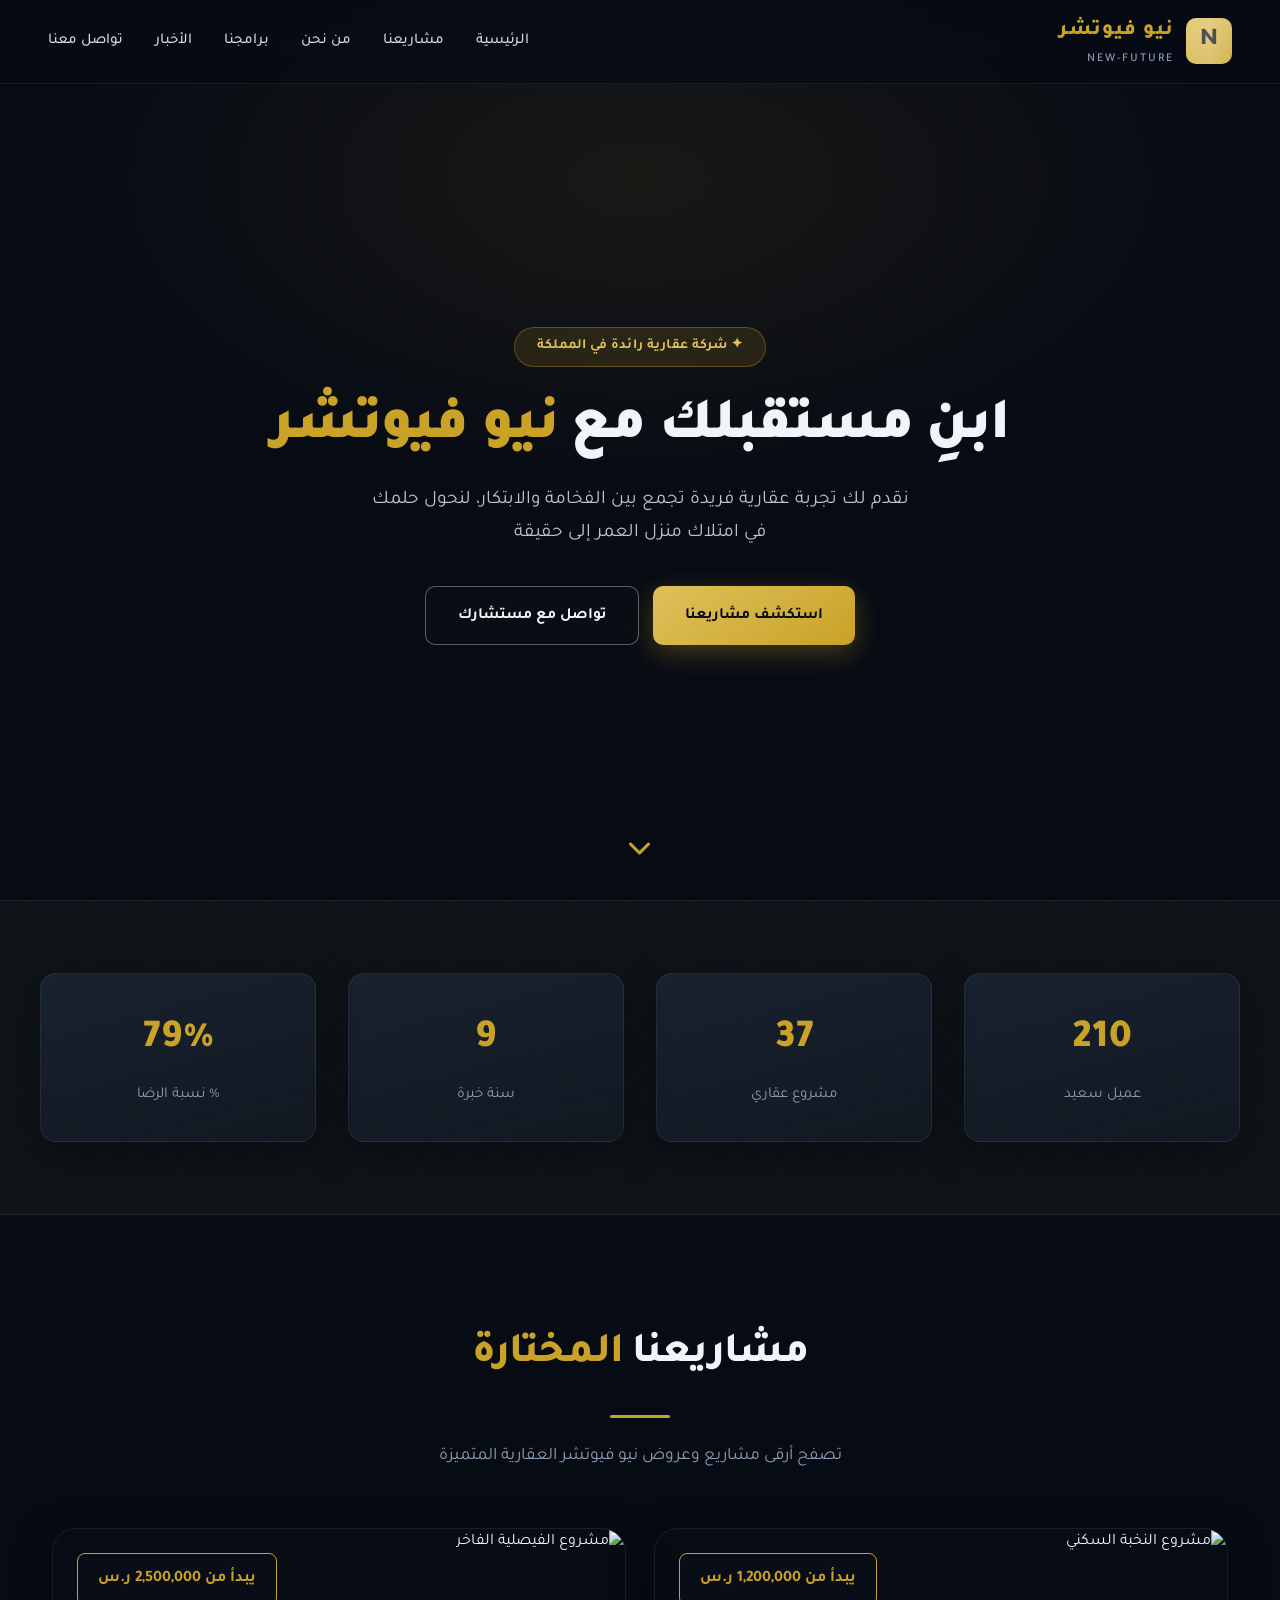
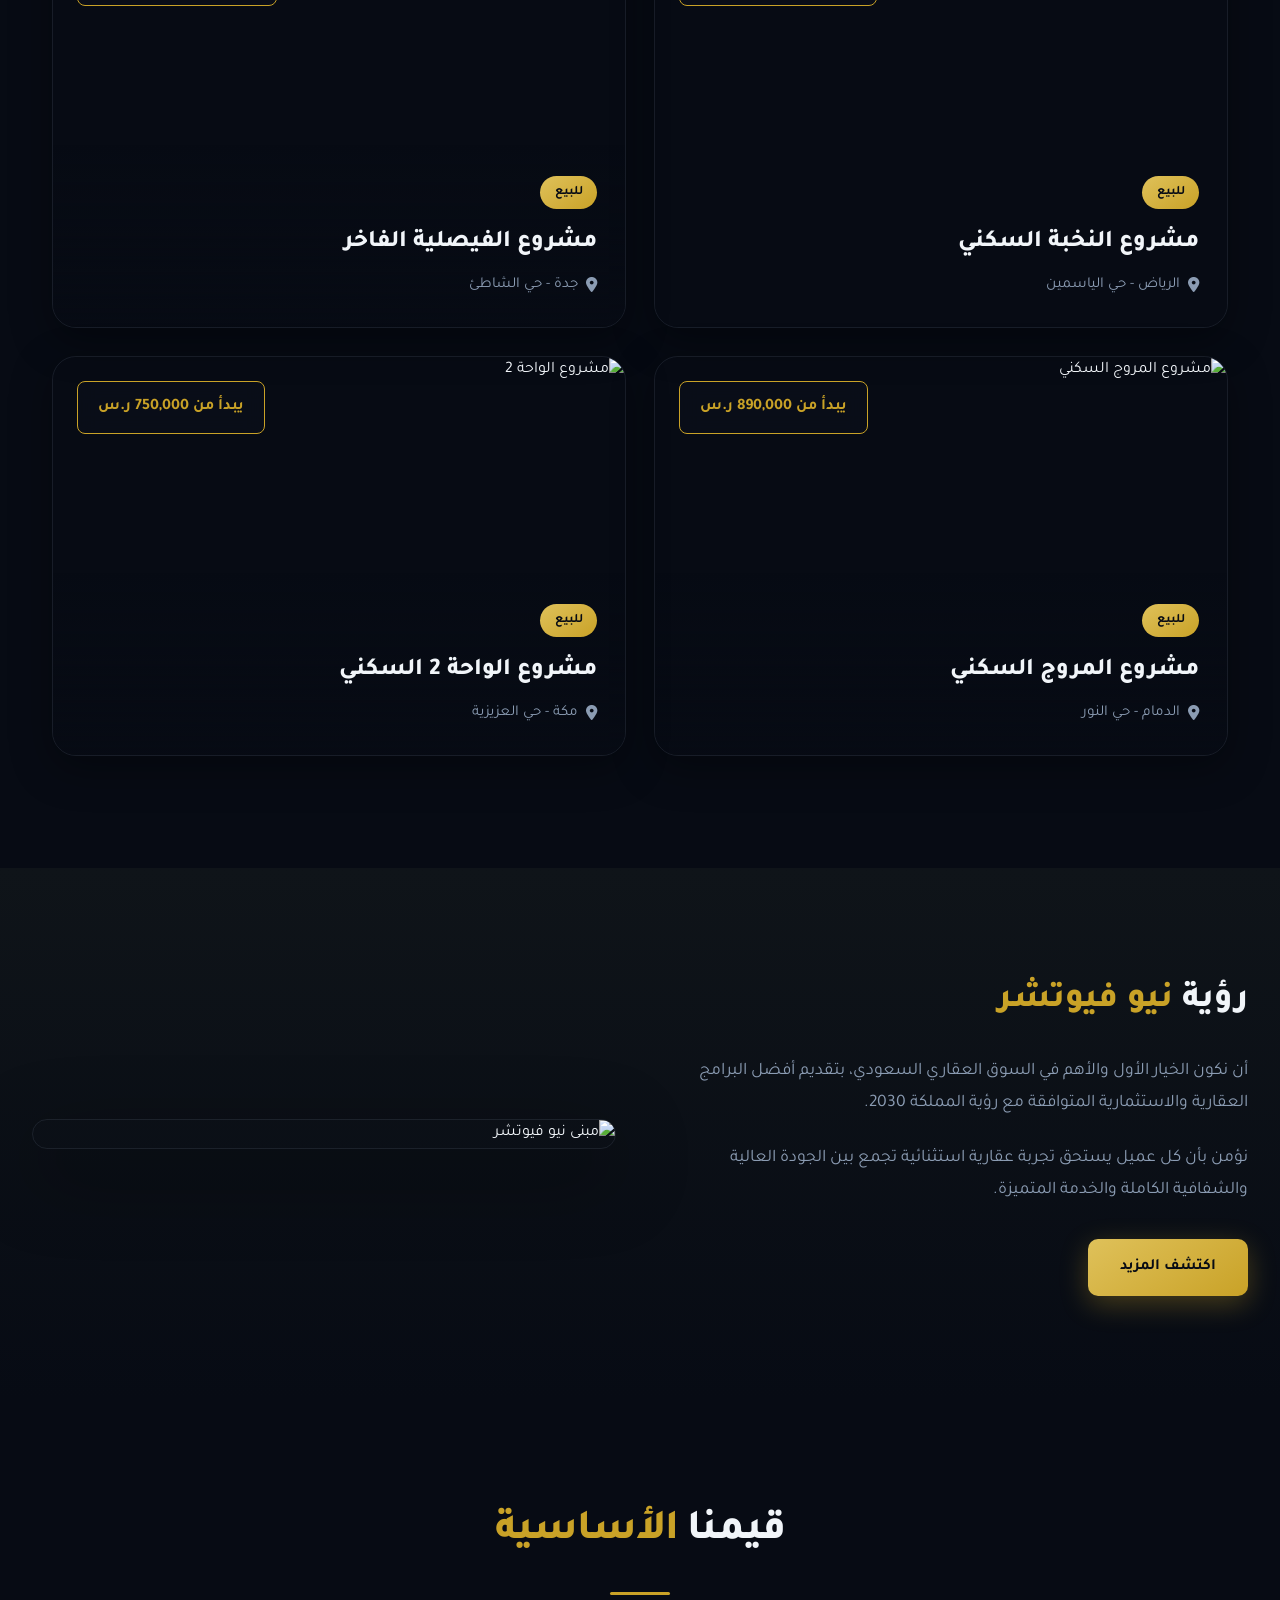
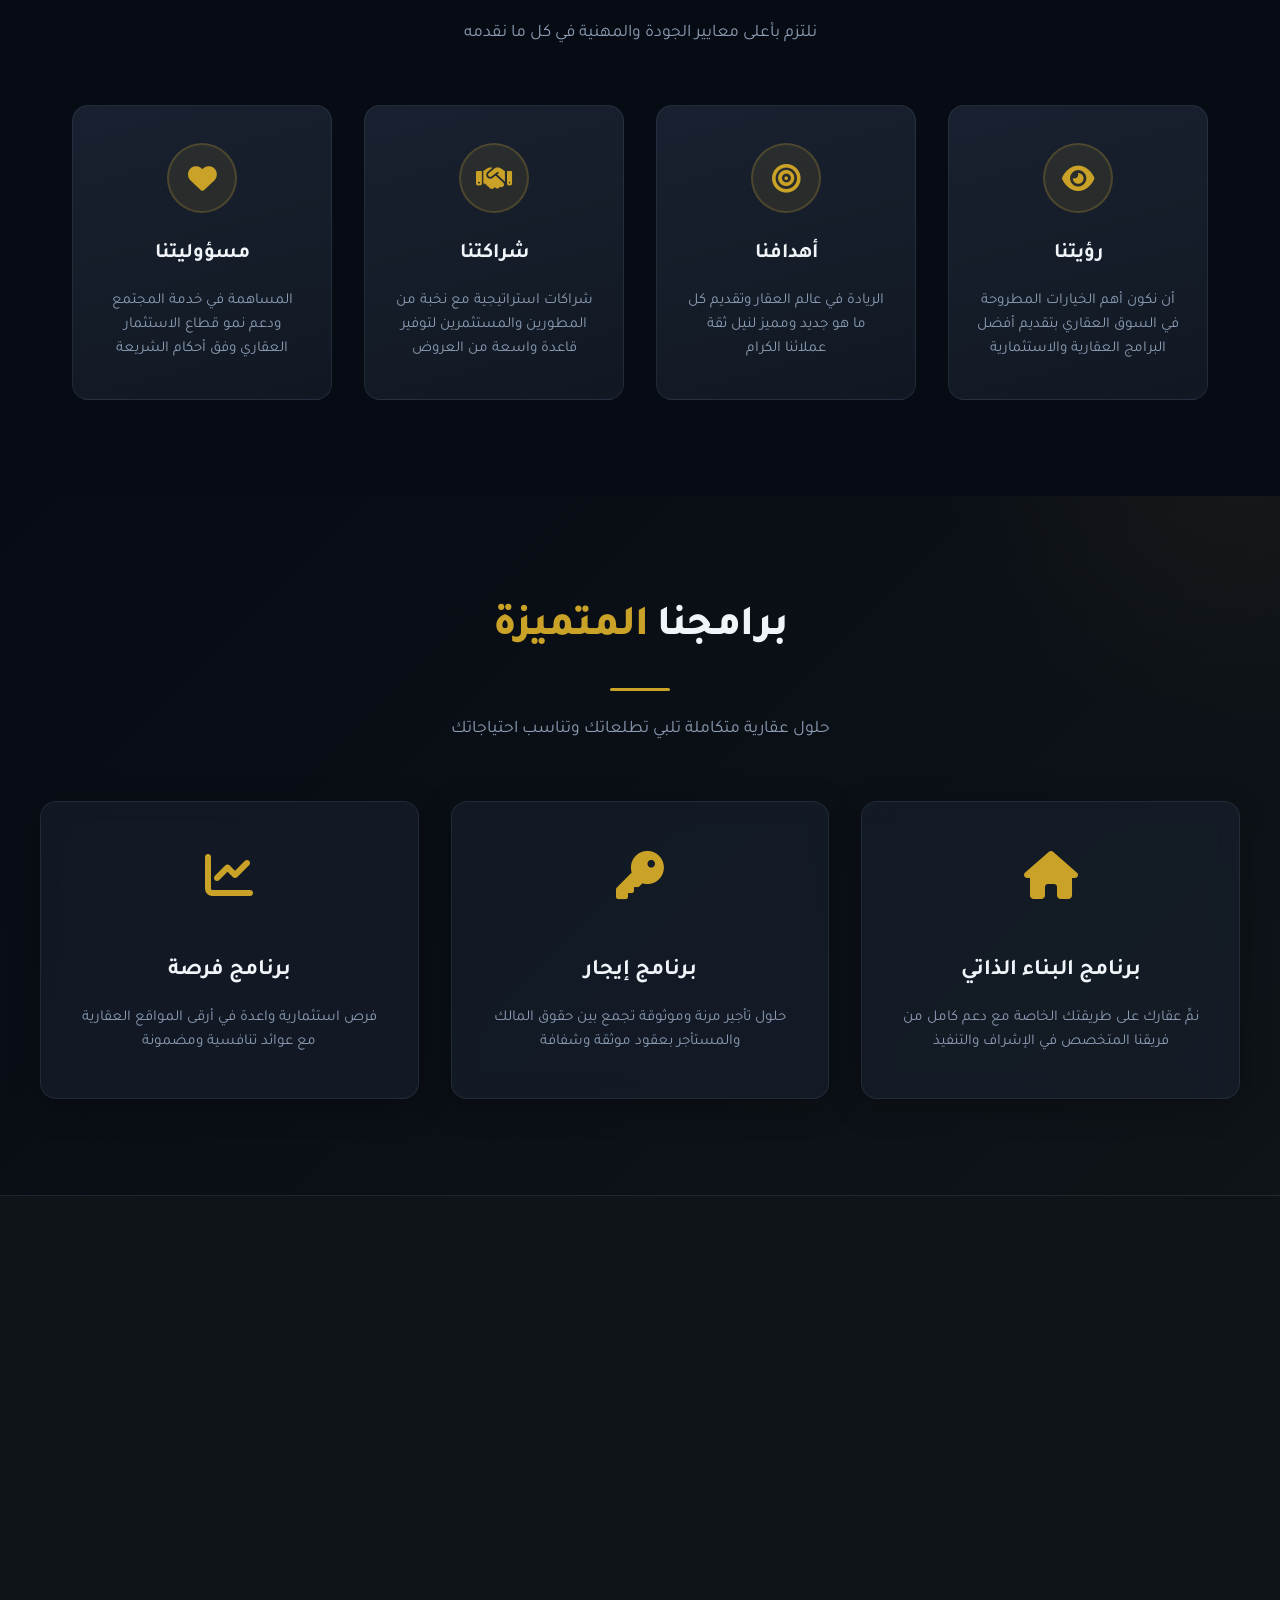
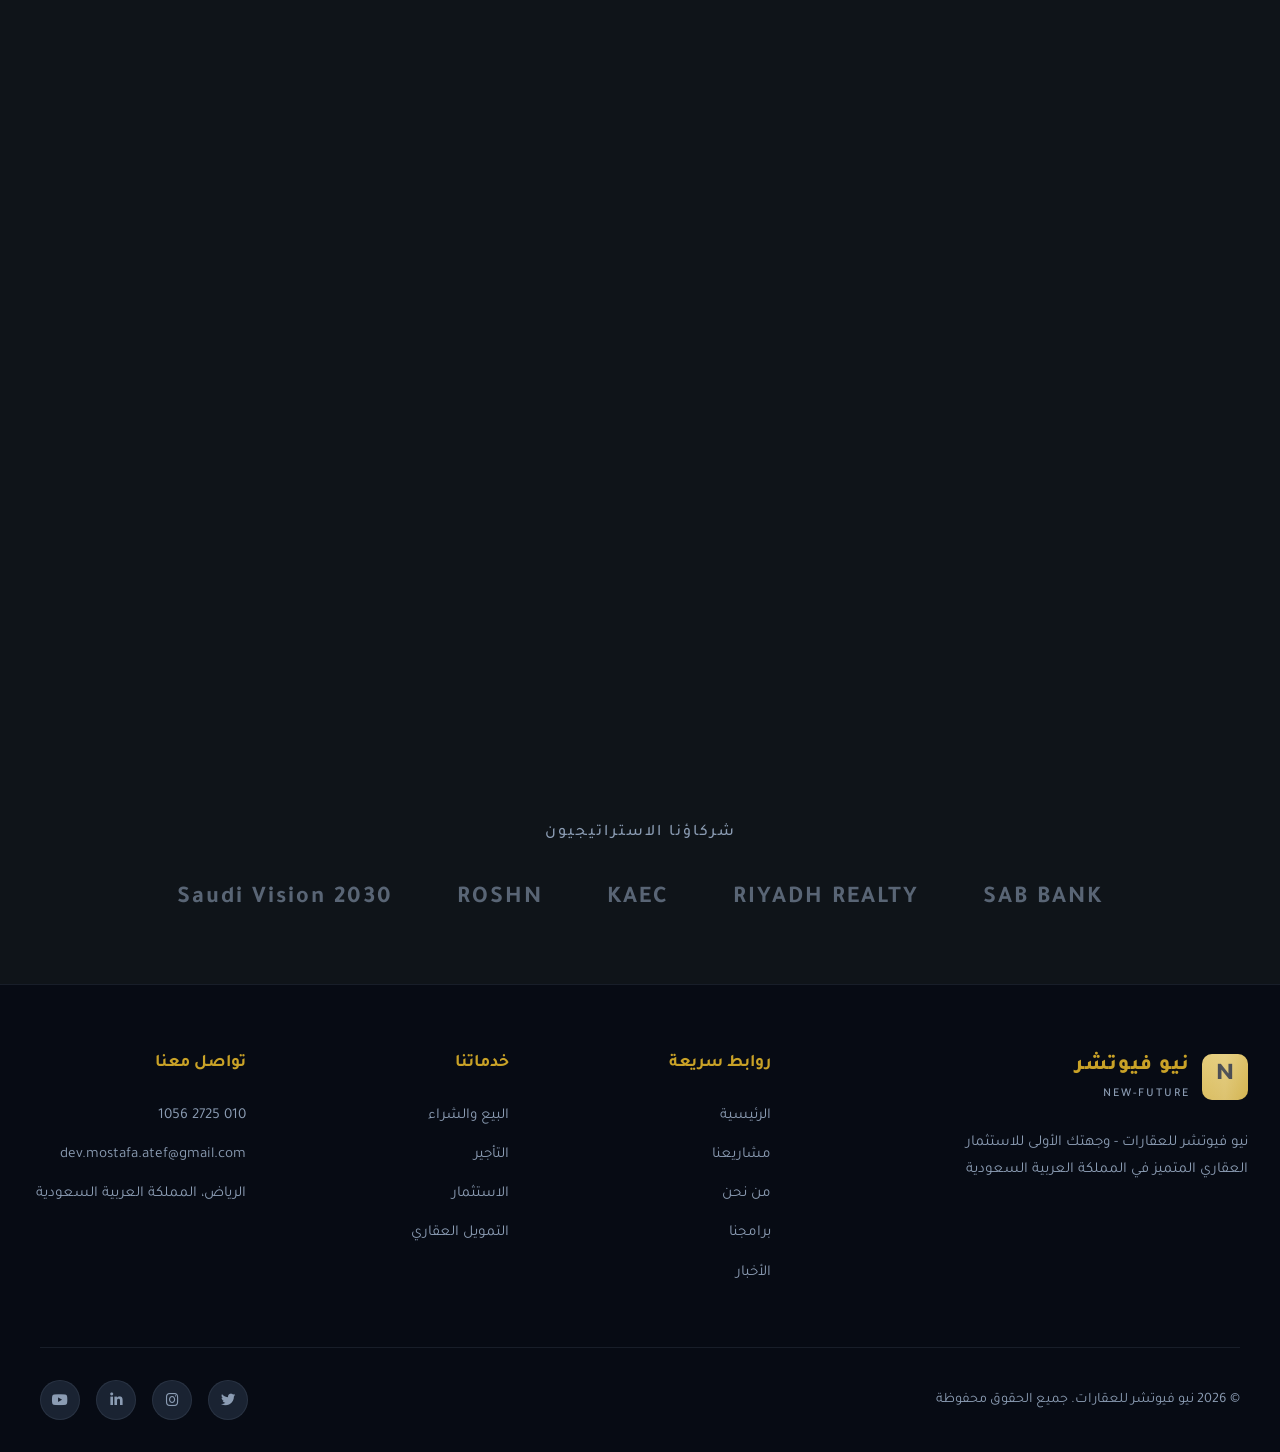
==== commit 84ede506: "Update contact information across multiple HTML pages, replacing old phone numbers and email address" ====
--- a/index.html
+++ b/index.html
@@ -476,8 +476,8 @@
             <div class="footer-links">
                 <h4>تواصل معنا</h4>
                 <ul>
-                    <li><a href="tel:920012345">9200 12345</a></li>
-                    <li><a href="mailto:info@naylalmakan.com">info@naylalmakan.com</a></li>
+                    <li><a href="tel:+201027251056">010 2725 1056</a></li>
+                    <li><a href="mailto:dev.mostafa.atef@gmail.com">dev.mostafa.atef@gmail.com</a></li>
                     <li><a href="#">الرياض، المملكة العربية السعودية</a></li>
                 </ul>
             </div>
